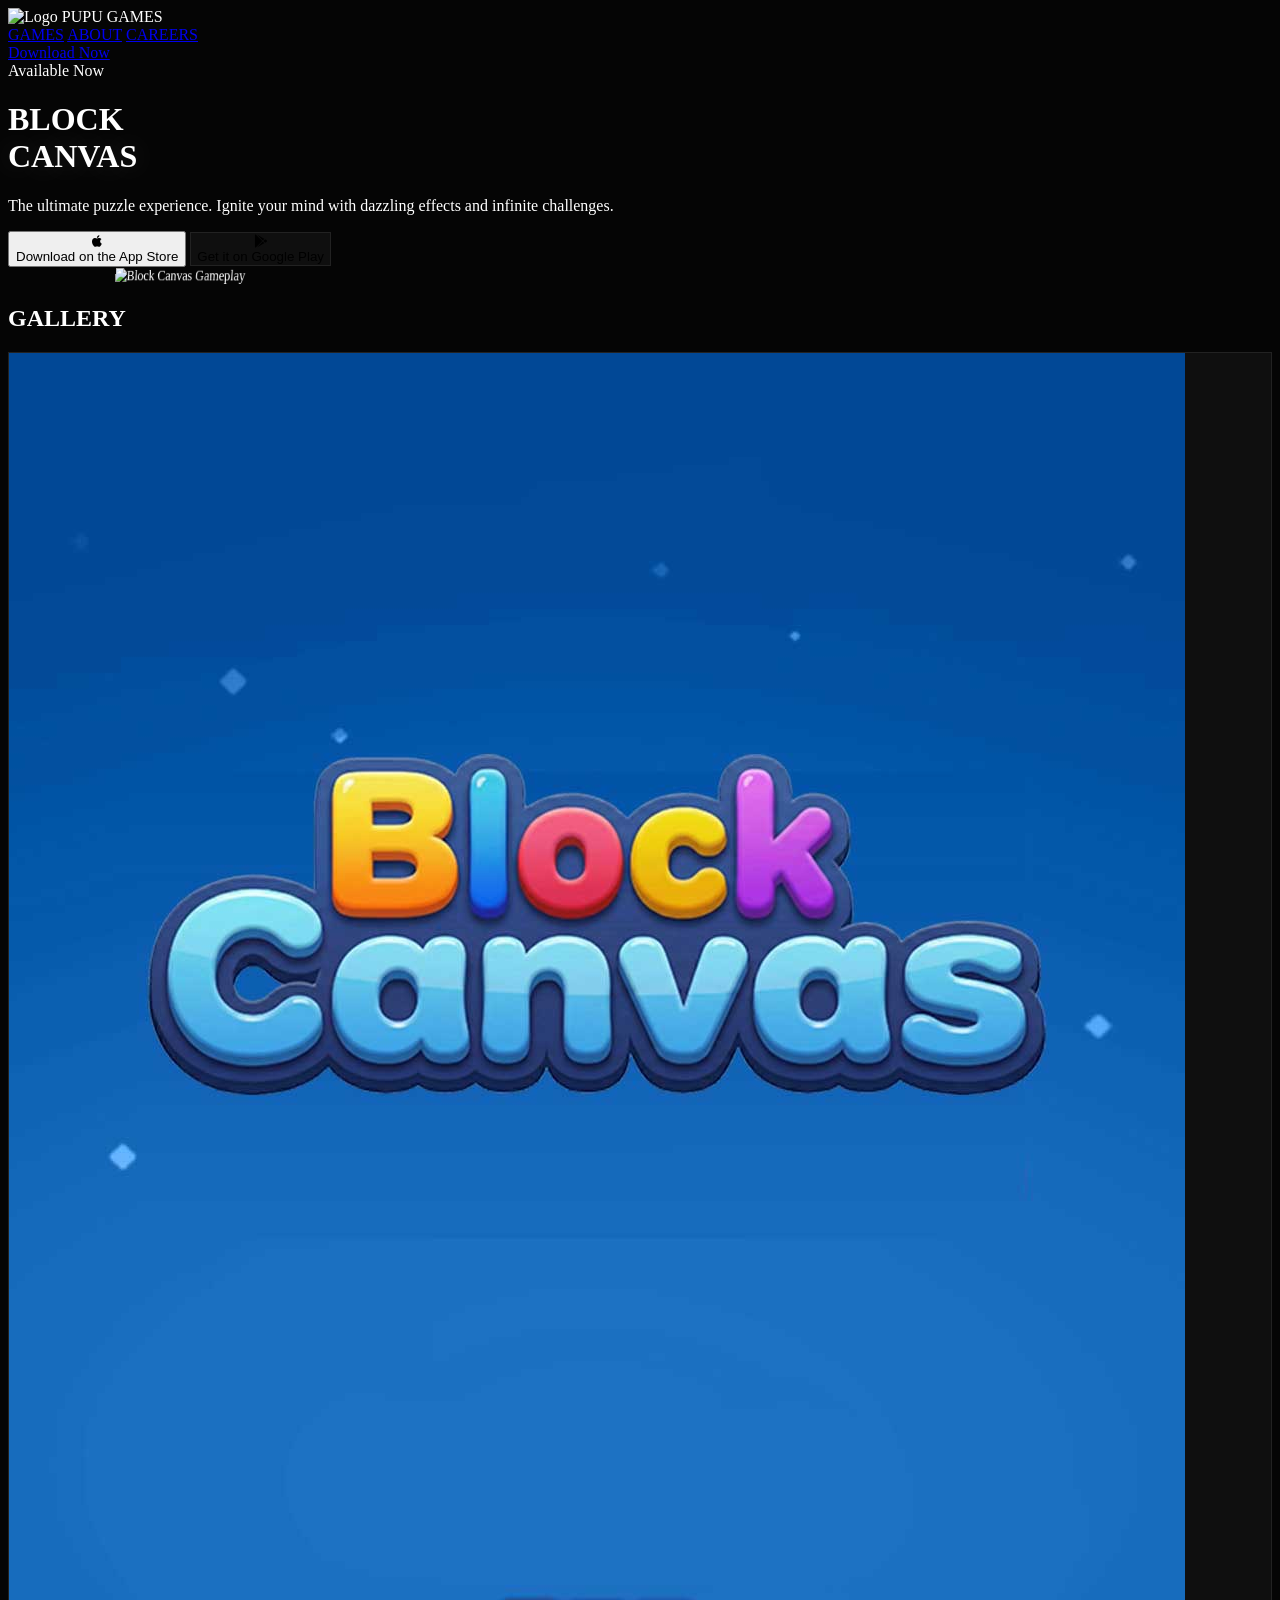
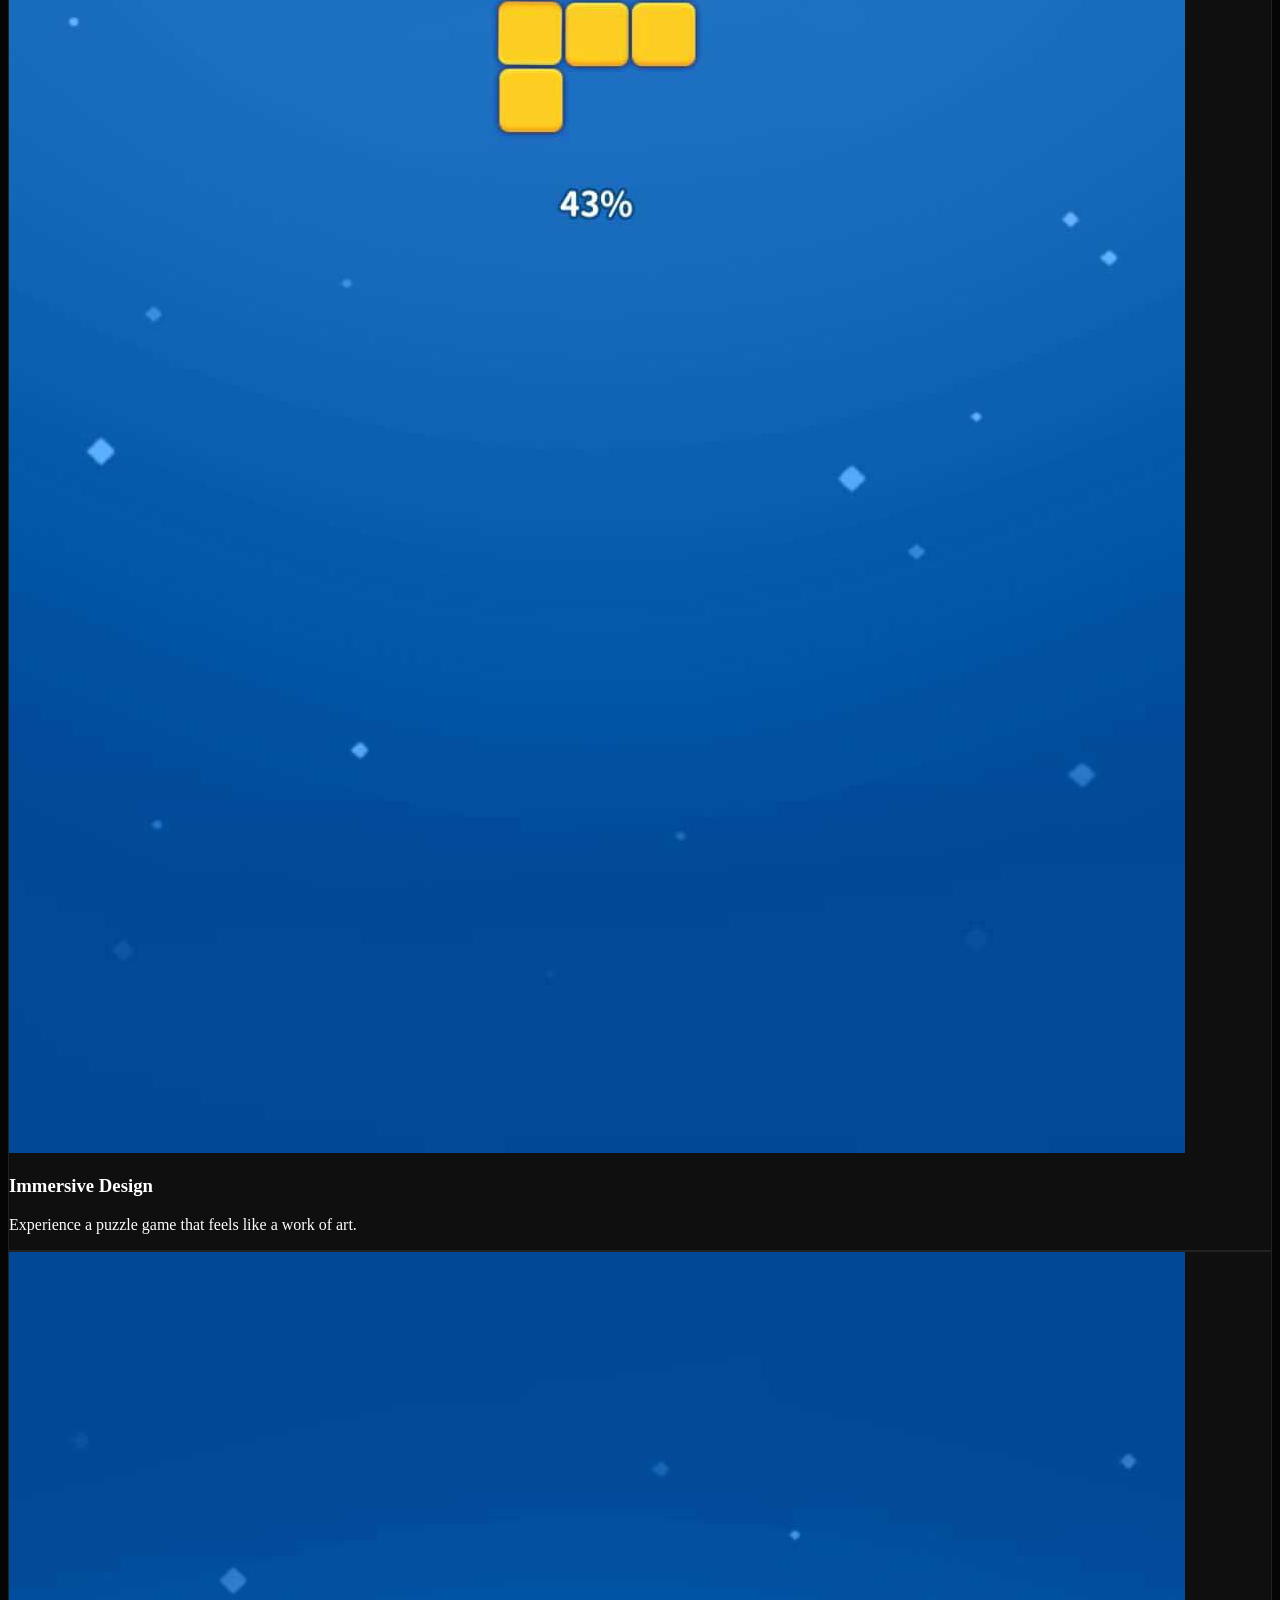
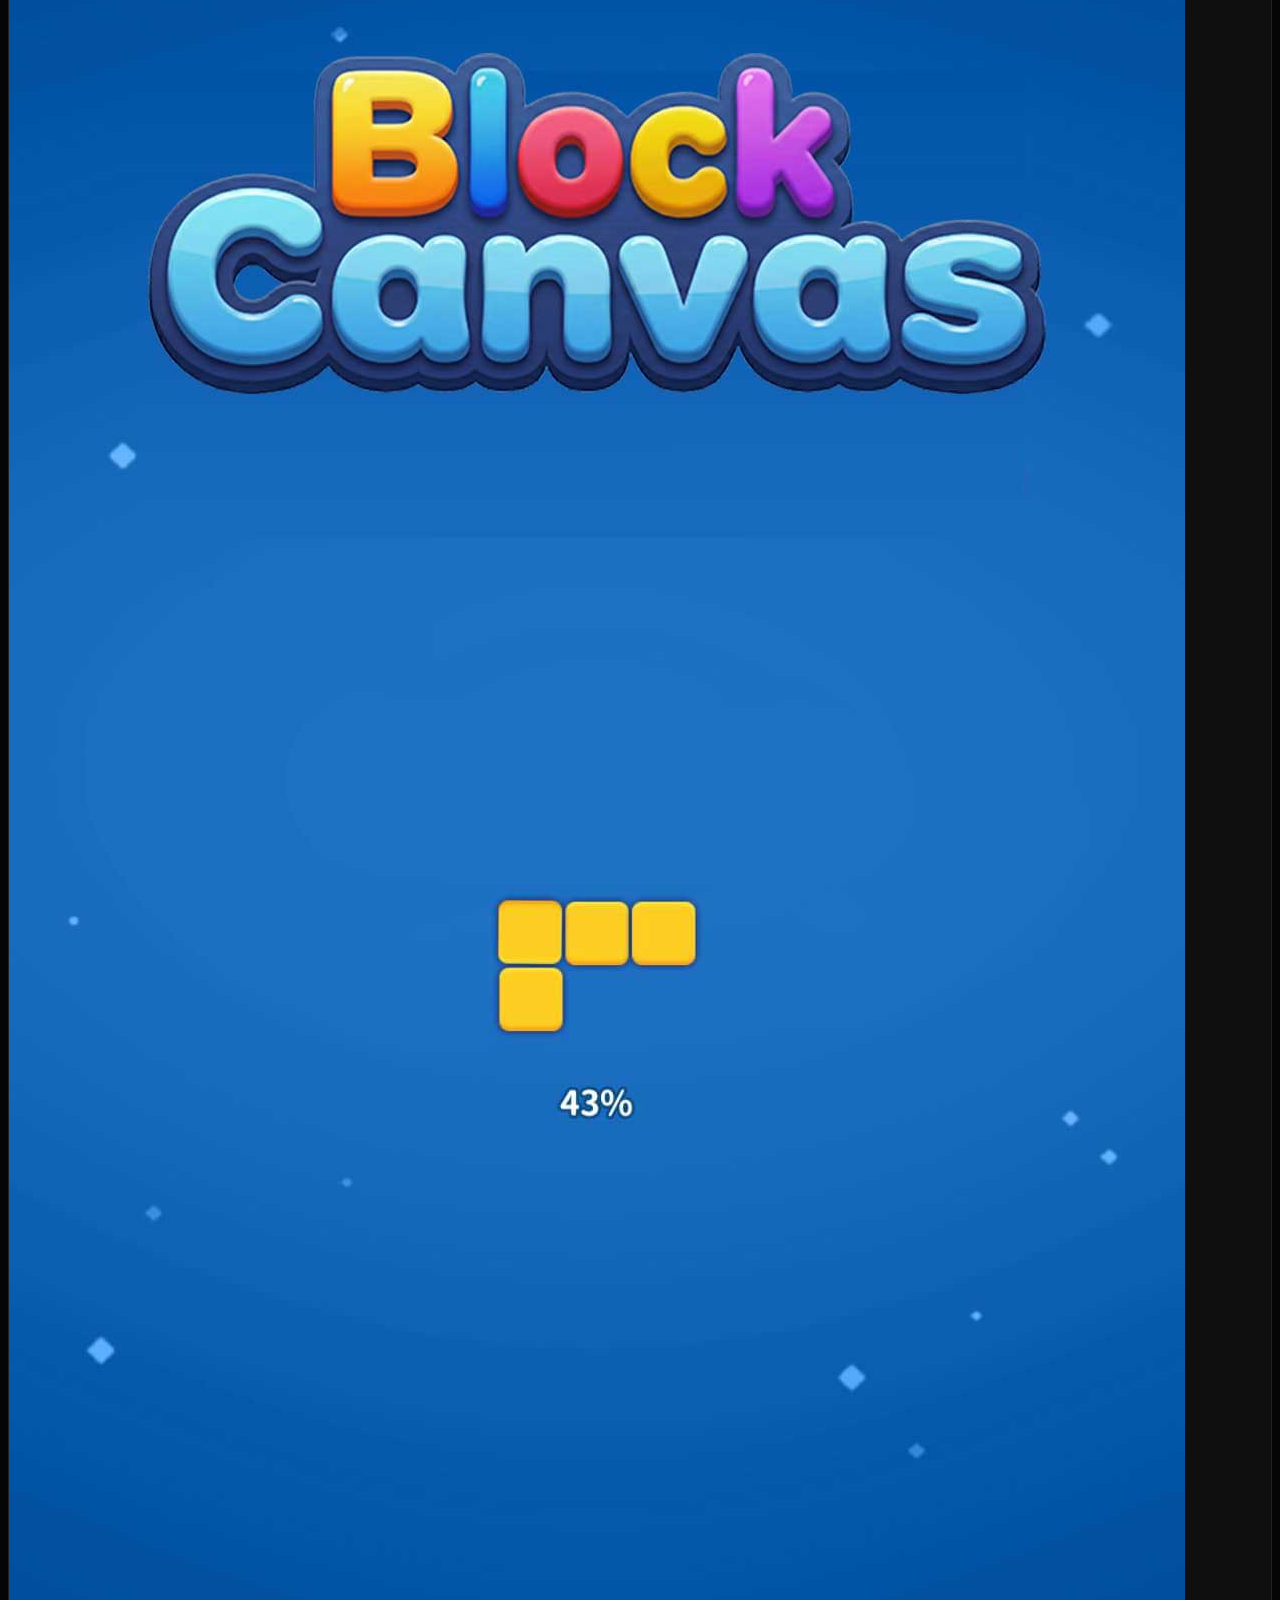
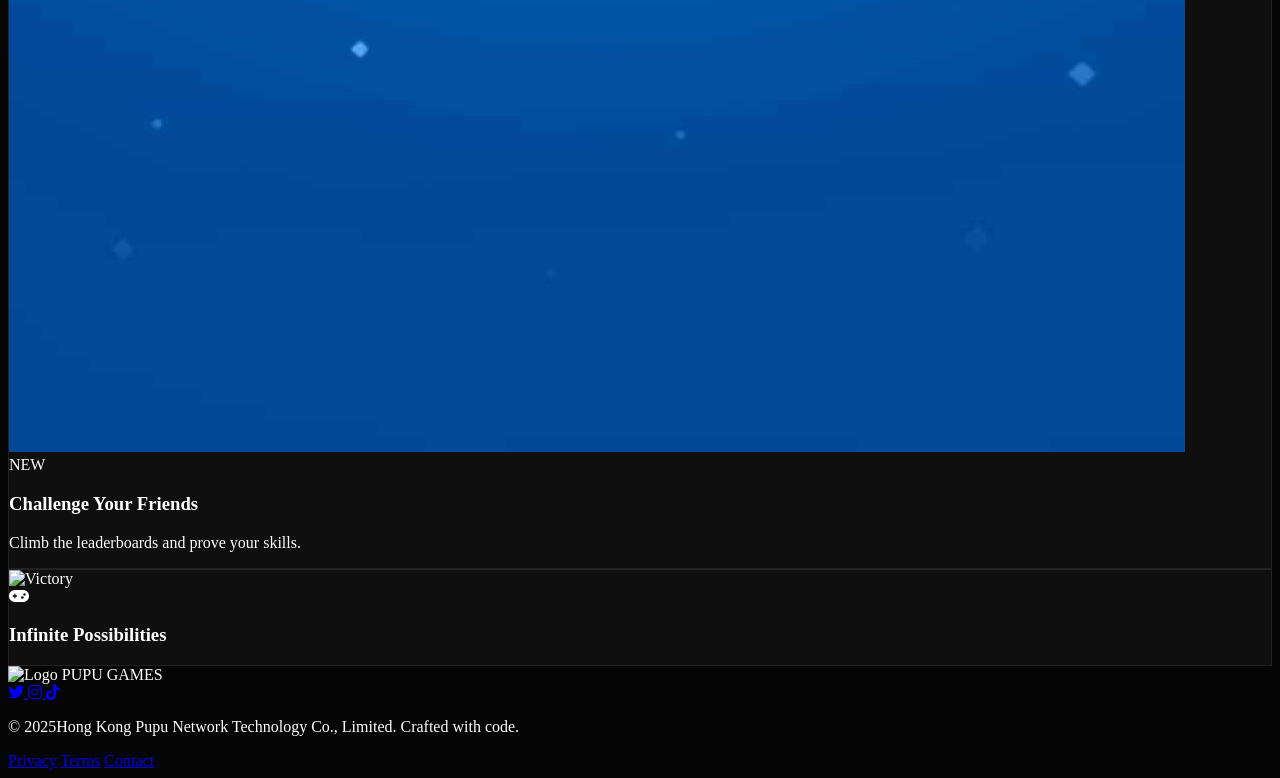
==== index.html @ 3b37f457 "Add files via upload" ====
<!DOCTYPE html>
<html lang="zh-CN" class="scroll-smooth">

<head>
    <meta charset="UTF-8">
    <meta name="viewport" content="width=device-width, initial-scale=1.0">
    <title>Block Canvas - Pupu Games</title>
    <script src="https://cdn.tailwindcss.com"></script>
    <link
        href="https://fonts.googleapis.com/css2?family=Inter:wght@400;600;900&family=Outfit:wght@500;700;900&display=swap"
        rel="stylesheet">
    <link rel="stylesheet" href="https://cdnjs.cloudflare.com/ajax/libs/font-awesome/6.4.0/css/all.min.css">

    <script>
        tailwind.config = {
            darkMode: 'class',
            theme: {
                extend: {
                    fontFamily: {
                        sans: ['Inter', 'sans-serif'],
                        display: ['Outfit', 'sans-serif'],
                    },
                    colors: {
                        pupu: {
                            bg: '#050505',      // Deepest Black
                            surface: '#121212', // Material Surface
                            accent: '#ffffff',  // Neutral White for clean look (let images pop)
                            primary: '#3b82f6', // Subtle Blue/Primary
                        }
                    },
                    backgroundImage: {
                        'hero-pattern': "url('assets/gameplay-1.jpg')", // Use game screenshot as hero
                    },
                    animation: {
                        'float': 'float 8s ease-in-out infinite',
                        'fade-in-up': 'fadeInUp 0.8s ease-out forwards',
                    },
                    keyframes: {
                        float: {
                            '0%, 100%': { transform: 'translateY(0)' },
                            '50%': { transform: 'translateY(-15px)' },
                        },
                        fadeInUp: {
                            '0%': { opacity: '0', transform: 'translateY(20px)' },
                            '100%': { opacity: '1', transform: 'translateY(0)' },
                        }
                    }
                }
            }
        }
    </script>
    <style>
        body {
            background-color: #050505;
            color: #ffffff;
        }

        /* Custom Scrollbar */
        ::-webkit-scrollbar {
            width: 8px;
        }

        ::-webkit-scrollbar-track {
            background: #050505;
        }

        ::-webkit-scrollbar-thumb {
            background: #333;
            border-radius: 4px;
        }

        ::-webkit-scrollbar-thumb:hover {
            background: #555;
        }

        .glass-card {
            background: rgba(20, 20, 20, 0.7);
            backdrop-filter: blur(20px);
            border: 1px solid rgba(255, 255, 255, 0.08);
        }

        .text-glow {
            text-shadow: 0 0 30px rgba(255, 255, 255, 0.2);
        }

        .hero-overlay {
            background: linear-gradient(to bottom, rgba(5, 5, 5, 0.7) 0%, rgba(5, 5, 5, 0.9) 60%, rgba(5, 5, 5, 1) 100%);
            backdrop-filter: blur(8px);
            /* Blur the bg screenshot */
        }
    </style>
</head>

<body class="font-sans antialiased selection:bg-white selection:text-black overflow-x-hidden">

    <!-- Navigation -->
    <nav class="fixed w-full z-50 top-0 transition-all duration-300 py-4" id="navbar">
        <div class="container mx-auto px-6 flex justify-between items-center">
            <div class="flex items-center gap-3">
                <!-- Using Game Icon as Logo for now -->
                <img src="assets/icon.png" class="w-10 h-10 rounded-xl shadow-lg border border-white/10" alt="Logo">
                <span class="font-display font-black text-xl tracking-wider text-white">PUPU GAMES</span>
            </div>

            <div class="hidden md:flex gap-8 items-center font-medium text-sm text-gray-400">
                <a href="#games" class="hover:text-white transition-colors">GAMES</a>
                <a href="#about" class="hover:text-white transition-colors">ABOUT</a>
                <a href="#careers" class="hover:text-white transition-colors">CAREERS</a>
            </div>

            <a href="#download"
                class="bg-white text-black font-bold px-6 py-2.5 rounded-full hover:scale-105 transition-transform text-sm hidden sm:block">
                Download Now
            </a>
        </div>
    </nav>

    <!-- Hero Section -->
    <header
        class="relative min-h-[90vh] flex items-center justify-center bg-hero-pattern bg-cover bg-center bg-no-repeat overflow-hidden">
        <div class="absolute inset-0 hero-overlay z-0"></div>

        <div class="container mx-auto px-6 relative z-10 grid md:grid-cols-2 gap-12 items-center pt-20">
            <div class="text-left animate-fade-in-up">
                <div
                    class="inline-flex items-center gap-2 px-3 py-1 rounded-full bg-white/5 border border-white/10 backdrop-blur-md mb-6">
                    <span class="w-1.5 h-1.5 rounded-full bg-white animate-pulse"></span>
                    <span class="text-xs font-bold tracking-widest uppercase text-white/80">Available Now</span>
                </div>

                <h1 class="text-6xl md:text-8xl font-display font-black leading-tight mb-6">
                    BLOCK<br>
                    <span
                        class="text-transparent bg-clip-text bg-gradient-to-r from-white to-gray-400 text-glow">CANVAS</span>
                </h1>

                <p class="text-xl text-gray-400 max-w-lg mb-10 leading-relaxed">
                    The ultimate puzzle experience. Ignite your mind with dazzling effects and infinite challenges.
                </p>

                <div class="flex flex-wrap gap-4">
                    <button
                        class="flex items-center gap-3 bg-white text-black px-8 py-4 rounded-2xl font-bold hover:bg-gray-200 transition hover:-translate-y-1 shadow-xl shadow-white/5">
                        <i class="fa-brands fa-apple text-2xl"></i>
                        <div class="text-left leading-none">
                            <span class="block text-xs font-medium mb-1 opacity-70">Download on the</span>
                            <span class="block text-lg">App Store</span>
                        </div>
                    </button>

                    <button
                        class="flex items-center gap-3 glass-card text-white px-8 py-4 rounded-2xl font-bold hover:bg-white/10 transition hover:-translate-y-1">
                        <i class="fa-brands fa-google-play text-2xl text-white/80"></i>
                        <div class="text-left leading-none">
                            <span class="block text-xs font-medium mb-1 opacity-70">Get it on</span>
                            <span class="block text-lg">Google Play</span>
                        </div>
                    </button>
                </div>
            </div>

            <!-- Hero Phone Showcase -->
            <div class="relative hidden md:block" style="perspective: 1000px;">
                <div class="relative z-10 w-[320px] mx-auto animate-float"
                    style="transform: rotateY(-15deg) rotateX(5deg);">
                    <div class="absolute inset-0 bg-pupu-accent blur-[100px] opacity-20 rounded-full"></div>
                    <img src="assets/gameplay-2.jpg" alt="Block Canvas Gameplay"
                        class="relative rounded-[2.5rem] border-[8px] border-black shadow-2xl">
                </div>
            </div>
        </div>
    </header>

    <!-- Gallery / Features Section -->
    <section id="games" class="py-24 relative overflow-hidden bg-pupu-bg">
        <div class="container mx-auto px-6">
            <div class="flex justify-between items-end mb-16">
                <div>
                    <h2 class="text-4xl md:text-5xl font-display font-black mb-4 text-white">GALLERY</h2>
                    <div class="w-20 h-1 bg-white/20 rounded-full"></div>
                </div>
            </div>

            <!-- Bento Grid Style Gallery -->
            <div class="grid grid-cols-1 md:grid-cols-12 gap-6 h-auto md:h-[600px]">

                <!-- Large Item -->
                <div
                    class="md:col-span-7 group relative rounded-3xl overflow-hidden glass-card cursor-pointer border-0">
                    <img src="assets/gameplay-1.jpg" alt="Atmosphere"
                        class="absolute inset-0 w-full h-full object-cover transition duration-700 group-hover:scale-105 opacity-80">
                    <div class="absolute inset-0 bg-gradient-to-t from-black/90 via-transparent to-transparent"></div>
                    <div class="absolute bottom-0 left-0 p-8 md:p-12">
                        <h3 class="text-3xl font-bold font-display mb-2 group-hover:text-white transition-colors">
                            Immersive Design</h3>
                        <p class="text-gray-400 max-w-md">Experience a puzzle game that feels like a work of art.</p>
                    </div>
                </div>

                <!-- Tall Item -->
                <div
                    class="md:col-span-5 md:row-span-2 group relative rounded-3xl overflow-hidden glass-card cursor-pointer border-0">
                    <img src="assets/gameplay-1.jpg" alt="Combos"
                        class="absolute inset-0 w-full h-full object-cover transition duration-700 group-hover:scale-105">
                    <div class="absolute inset-0 bg-gradient-to-t from-black/90 via-transparent to-transparent"></div>
                    <div class="absolute bottom-0 left-0 p-8">
                        <div class="bg-white text-black text-xs font-bold px-3 py-1 rounded-full inline-block mb-3">NEW
                        </div>
                        <h3 class="text-3xl font-bold font-display mb-2">Challenge Your Friends</h3>
                        <p class="text-gray-400">Climb the leaderboards and prove your skills.</p>
                    </div>
                </div>

                <!-- Wide Item -->
                <div
                    class="md:col-span-7 group relative rounded-3xl overflow-hidden glass-card cursor-pointer border-0">
                    <div class="absolute inset-0 bg-gradient-to-r from-gray-900 to-black"></div>
                    <img src="assets/gameplay-3.jpg" alt="Victory"
                        class="absolute inset-0 w-full h-full object-cover opacity-60 transition duration-700 group-hover:scale-105">
                    <div class="absolute inset-0 flex items-center justify-center">
                        <div class="text-center">
                            <i
                                class="fa-solid fa-gamepad text-5xl text-white/20 mb-4 group-hover:text-white/80 transition-colors"></i>
                            <h3 class="text-2xl font-bold font-display px-4">Infinite Possibilities</h3>
                        </div>
                    </div>
                </div>
            </div>
        </div>
    </section>

    <!-- Footer -->
    <footer class="bg-[#050505] pt-20 pb-10 border-t border-white/5">
        <div class="container mx-auto px-6">
            <div class="flex flex-col md:flex-row justify-between items-center mb-16">
                <div class="flex items-center gap-3 mb-6 md:mb-0">
                    <img src="assets/icon.png" class="w-12 h-12 rounded-xl" alt="Logo">
                    <span class="font-display font-black text-2xl tracking-wider text-white">PUPU GAMES</span>
                </div>

                <div class="flex gap-6">
                    <a href="#"
                        class="w-10 h-10 rounded-full bg-white/5 flex items-center justify-center hover:bg-white hover:text-black transition-all">
                        <i class="fa-brands fa-twitter"></i>
                    </a>
                    <a href="#"
                        class="w-10 h-10 rounded-full bg-white/5 flex items-center justify-center hover:bg-white hover:text-black transition-all">
                        <i class="fa-brands fa-instagram"></i>
                    </a>
                    <a href="#"
                        class="w-10 h-10 rounded-full bg-white/5 flex items-center justify-center hover:bg-white hover:text-black transition-all">
                        <i class="fa-brands fa-tiktok"></i>
                    </a>
                </div>
            </div>

            <div
                class="border-t border-white/5 pt-8 flex flex-col md:flex-row justify-between items-center text-gray-500 text-sm">
                <p>&copy; 2025Hong Kong Pupu Network Technology Co., Limited. Crafted with code.</p>
                <div class="flex gap-6 mt-4 md:mt-0">
                    <a href="privacy.html" class="hover:text-white transition">Privacy</a>
                    <a href="terms.html" class="hover:text-white transition">Terms</a>
                    <a href="mailto:support@pupuhk.com" class="hover:text-white transition">Contact</a>
                </div>
            </div>
        </div>
    </footer>

    <script>
        // Simple scroll effect for navbar
        window.addEventListener('scroll', () => {
            const nav = document.getElementById('navbar');
            if (window.scrollY > 50) {
                nav.classList.add('bg-pupu-bg/80', 'backdrop-blur-md', 'shadow-lg');
            } else {
                nav.classList.remove('bg-pupu-bg/80', 'backdrop-blur-md', 'shadow-lg');
            }
        });
    </script>
</body>

</html>
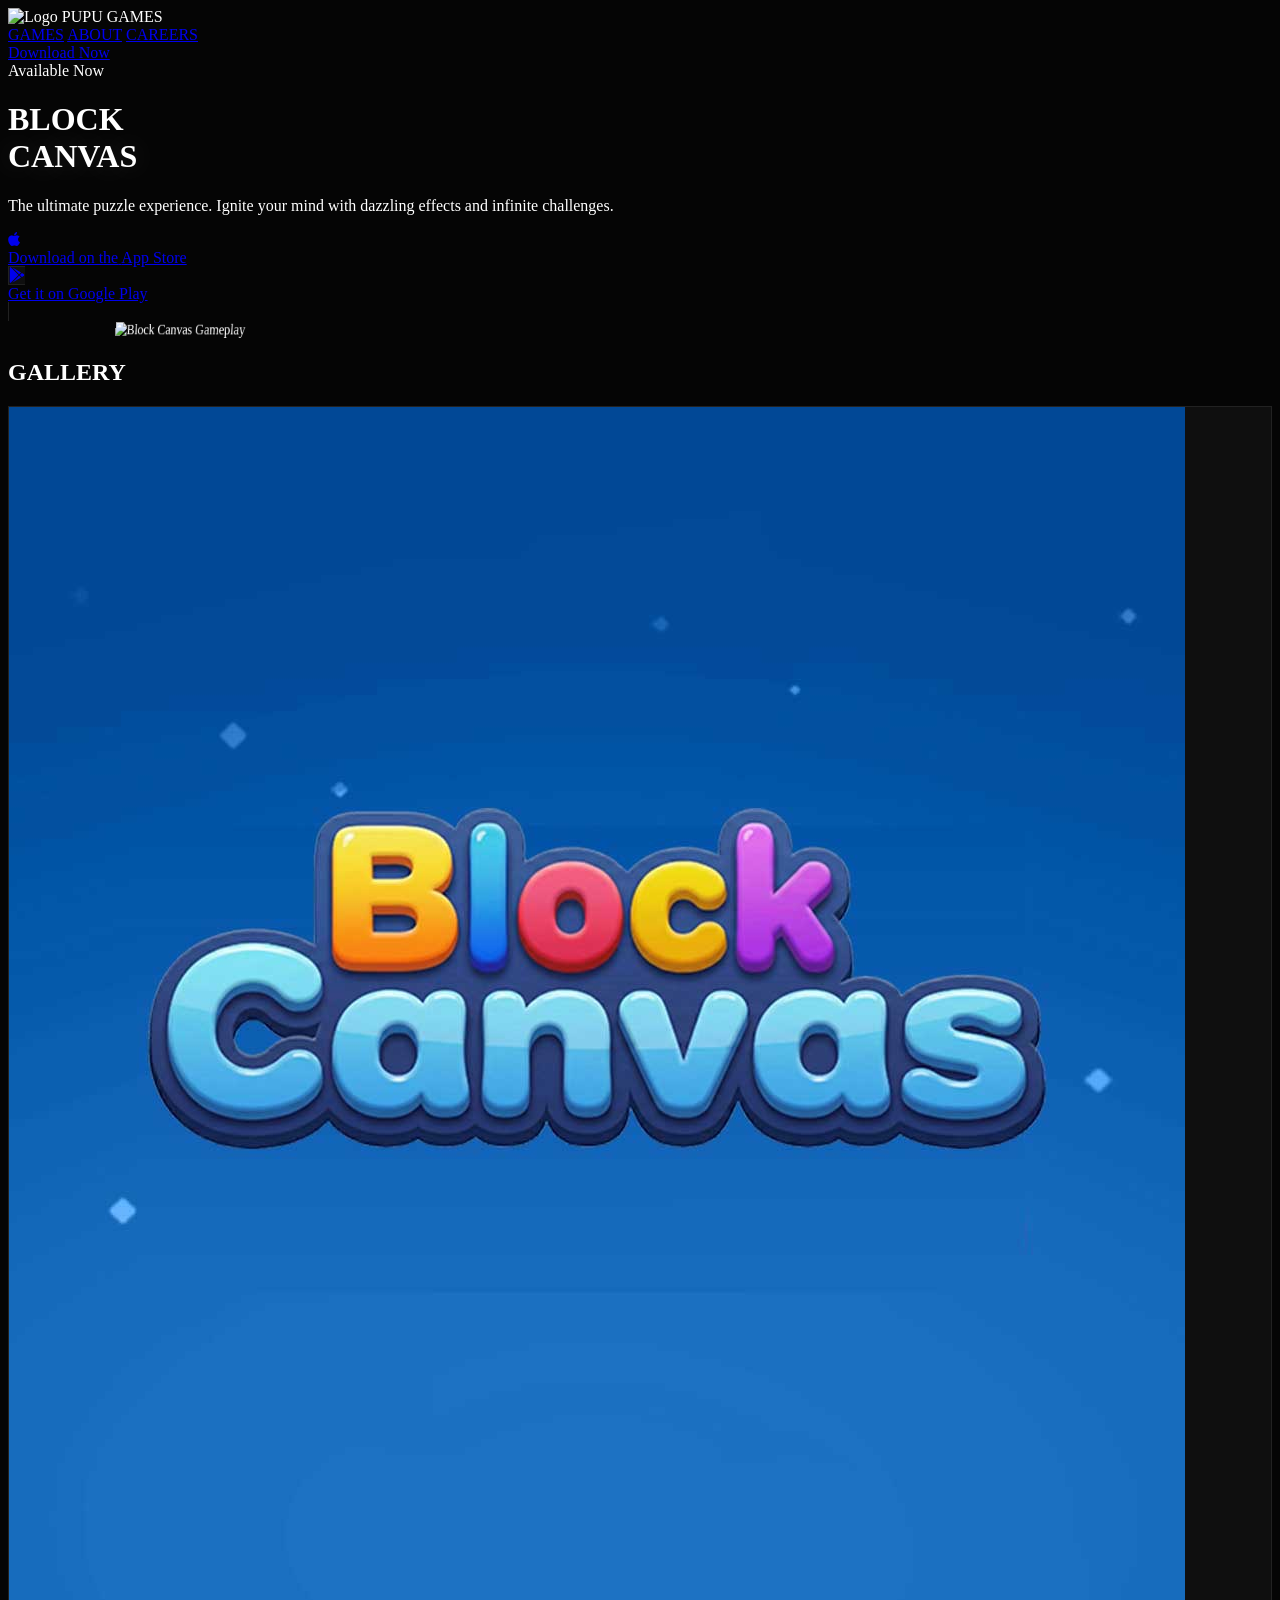
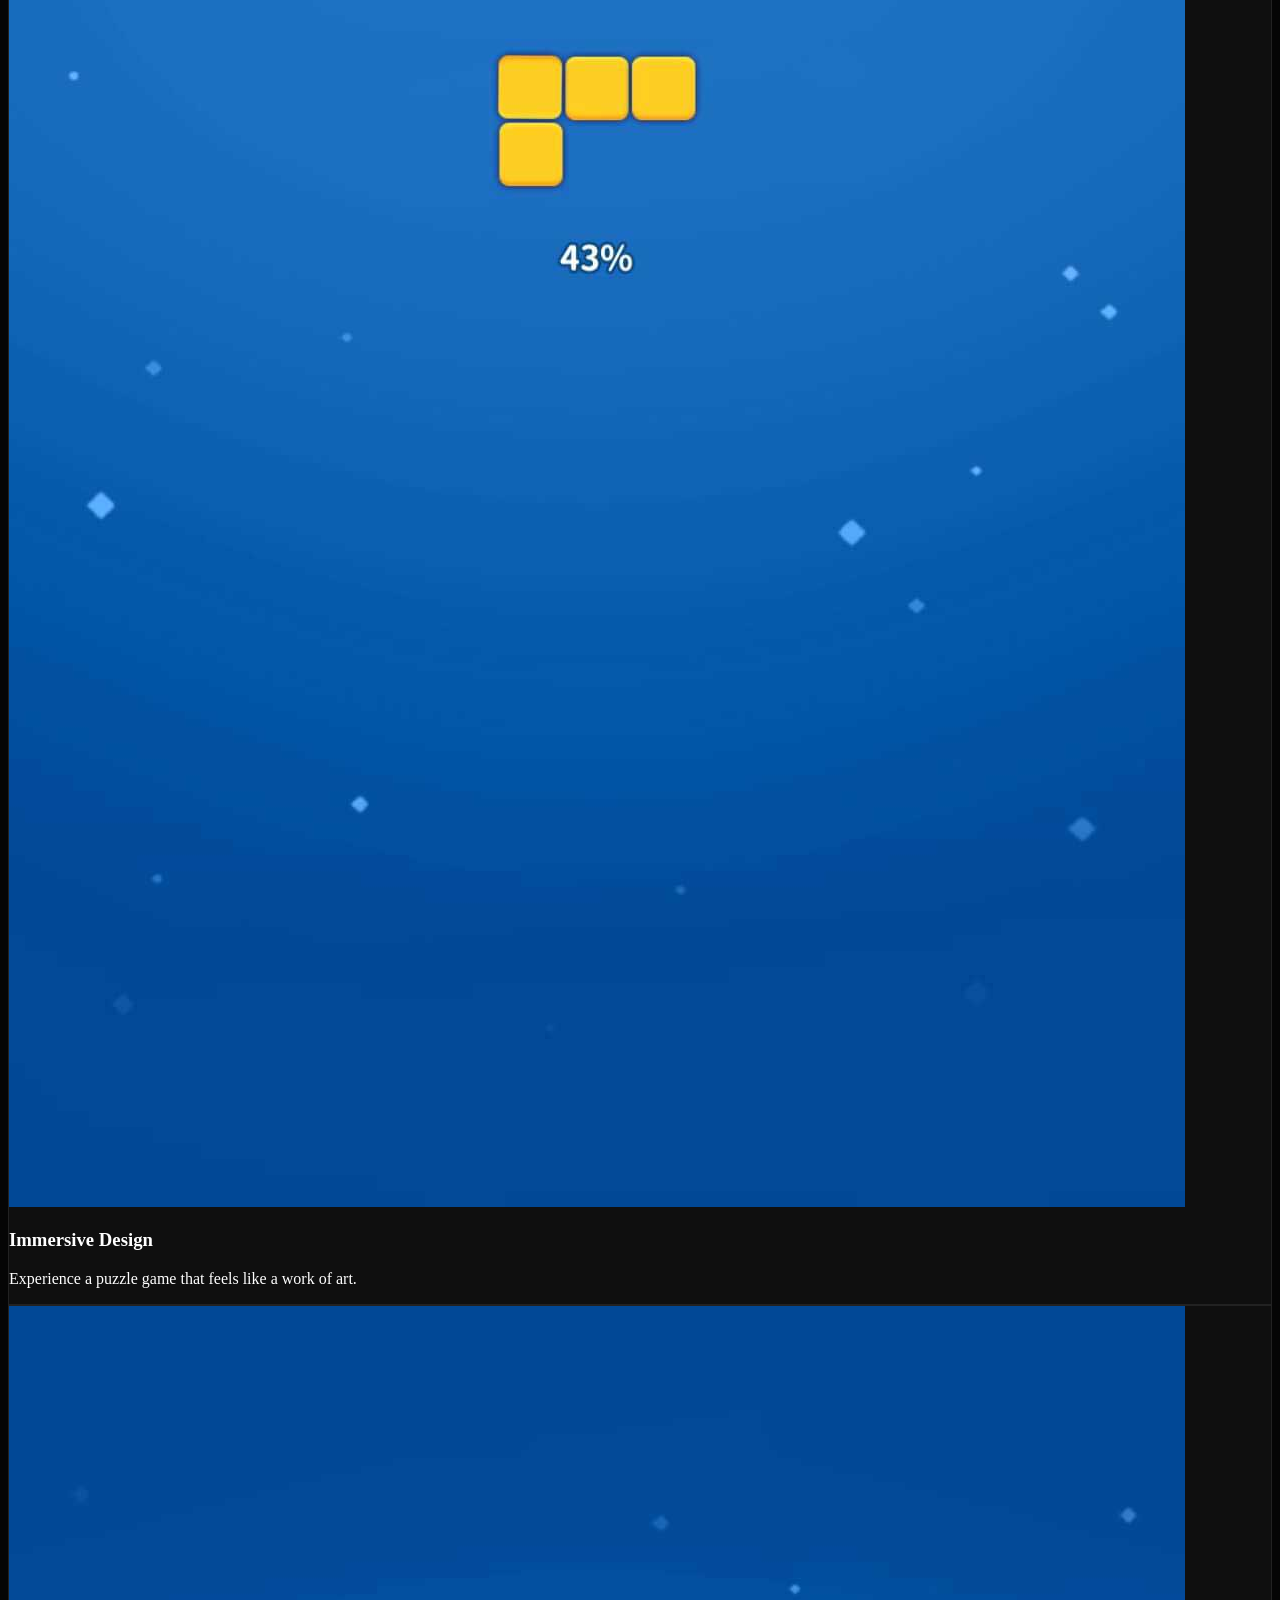
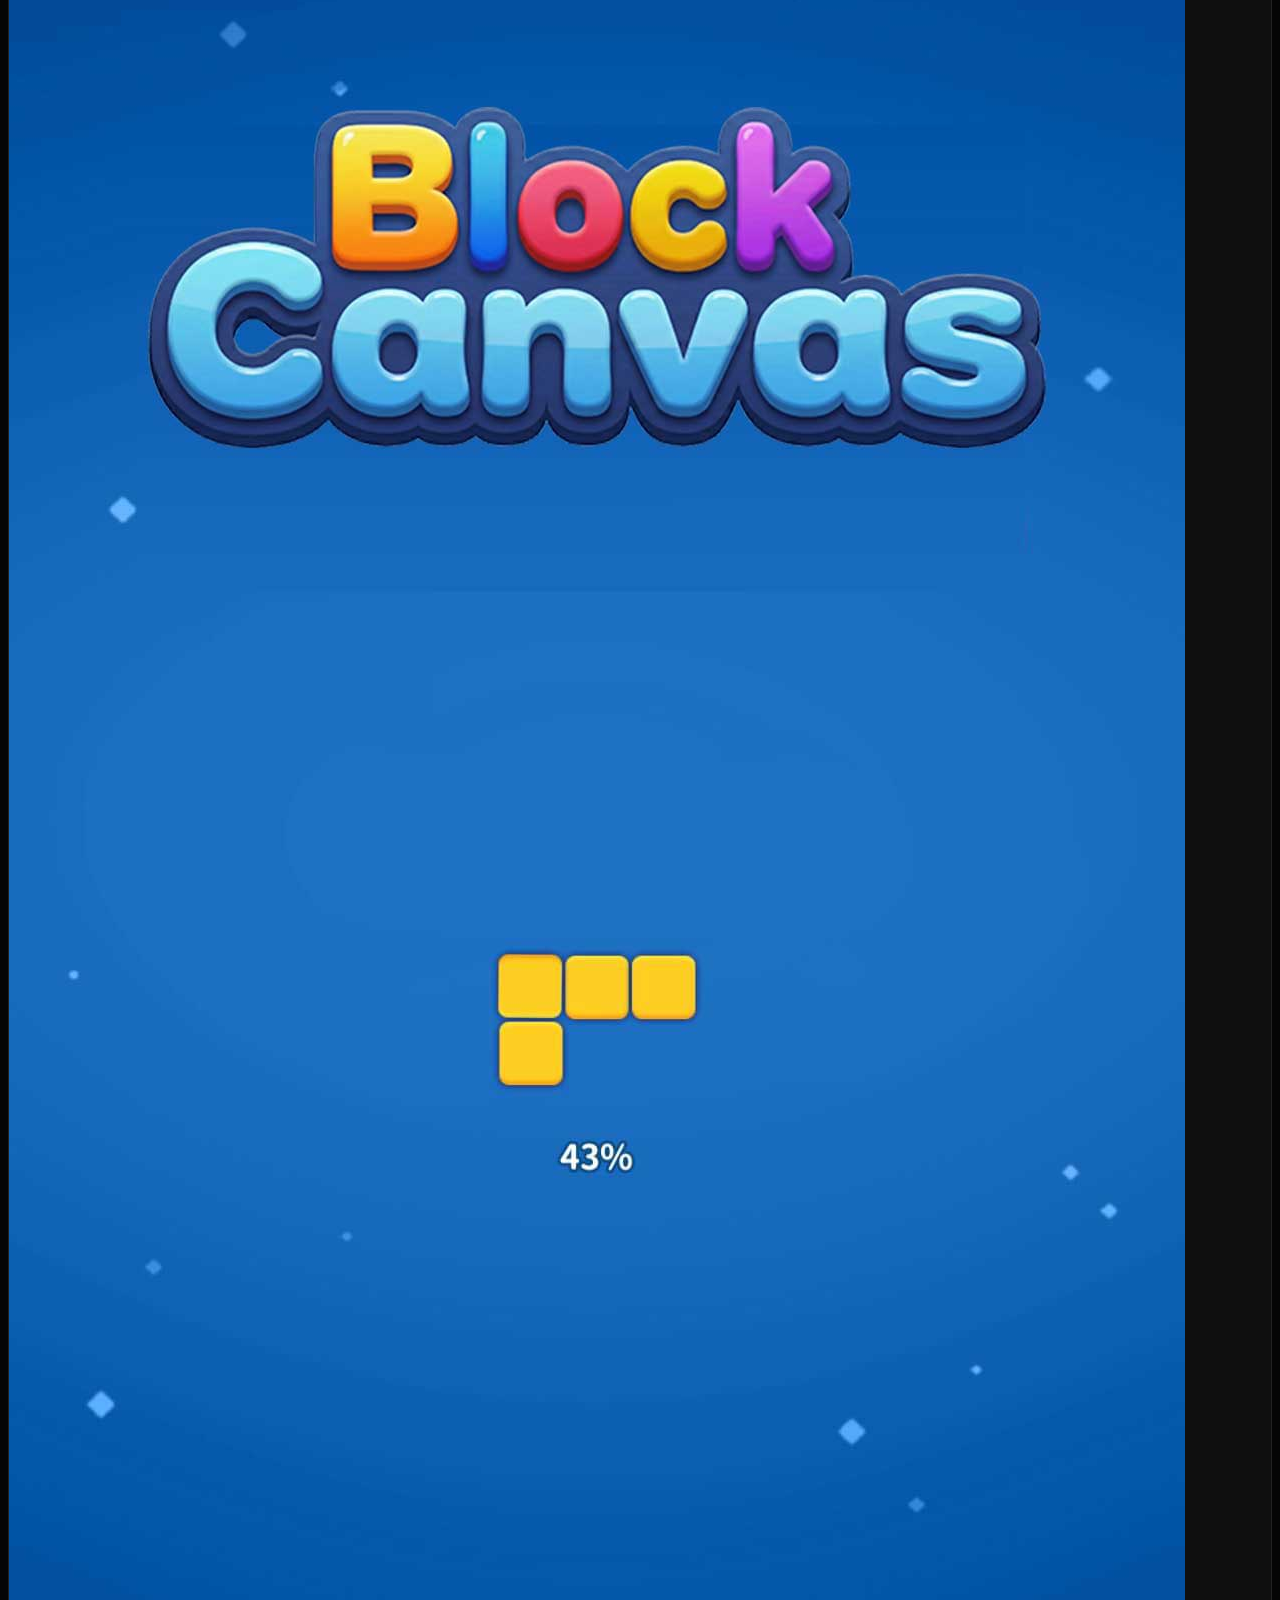
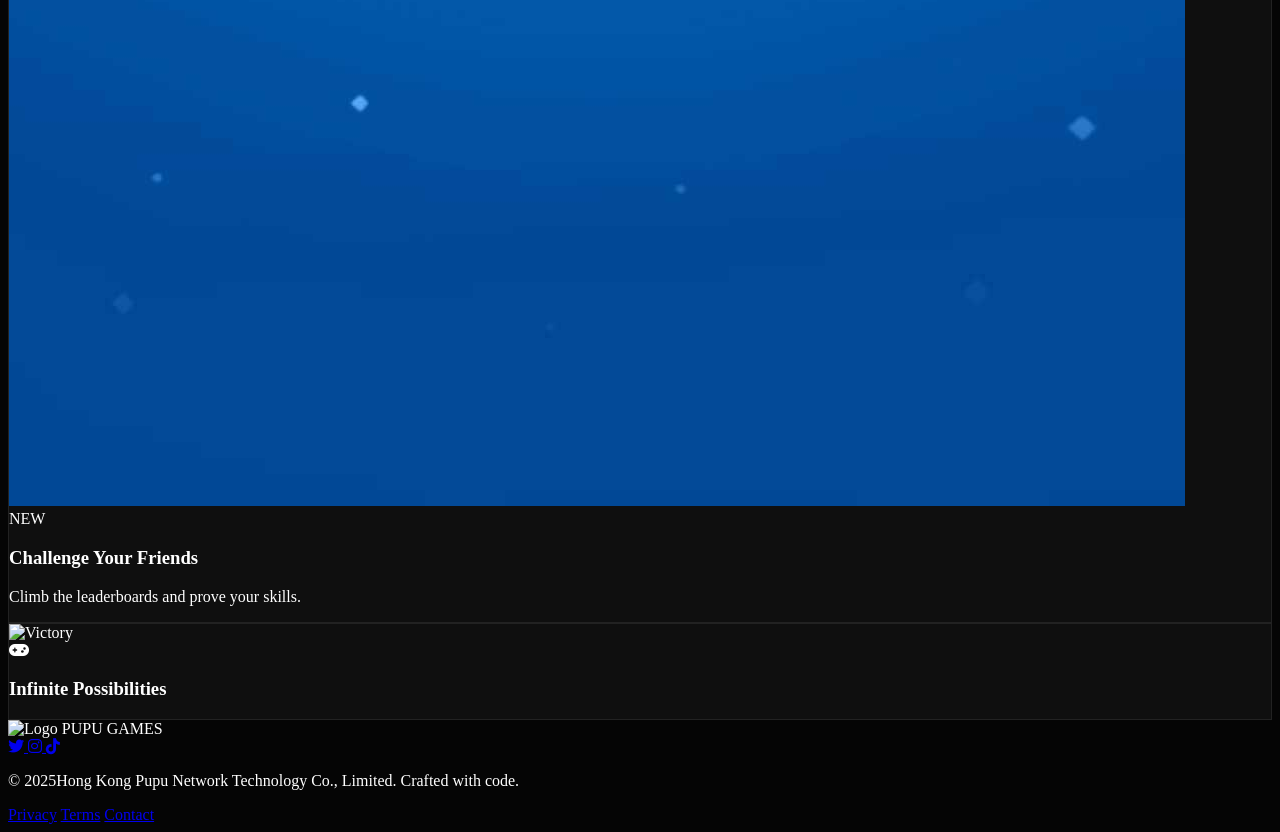
==== commit a87ced90: "fix" ====
--- a/index.html
+++ b/index.html
@@ -4,6 +4,7 @@
 <head>
     <meta charset="UTF-8">
     <meta name="viewport" content="width=device-width, initial-scale=1.0">
+    <meta name="facebook-domain-verification" content="x1aavlv1lq1lti3hdmkz5a0hzwo823" />
     <title>Block Canvas - Pupu Games</title>
     <script src="https://cdn.tailwindcss.com"></script>
     <link
@@ -139,23 +140,23 @@
                 </p>
 
                 <div class="flex flex-wrap gap-4">
-                    <button
+                    <a href="https://apps.apple.com/us/app/block-canvas-pixel-art-puzzle/id6756554734" target="_blank"
                         class="flex items-center gap-3 bg-white text-black px-8 py-4 rounded-2xl font-bold hover:bg-gray-200 transition hover:-translate-y-1 shadow-xl shadow-white/5">
                         <i class="fa-brands fa-apple text-2xl"></i>
                         <div class="text-left leading-none">
                             <span class="block text-xs font-medium mb-1 opacity-70">Download on the</span>
                             <span class="block text-lg">App Store</span>
                         </div>
-                    </button>
-
-                    <button
+                    </a>
+
+                    <a href="https://play.google.com/store/apps/details?id=com.pupuhk.block" target="_blank"
                         class="flex items-center gap-3 glass-card text-white px-8 py-4 rounded-2xl font-bold hover:bg-white/10 transition hover:-translate-y-1">
                         <i class="fa-brands fa-google-play text-2xl text-white/80"></i>
                         <div class="text-left leading-none">
                             <span class="block text-xs font-medium mb-1 opacity-70">Get it on</span>
                             <span class="block text-lg">Google Play</span>
                         </div>
-                    </button>
+                    </a>
                 </div>
             </div>
 
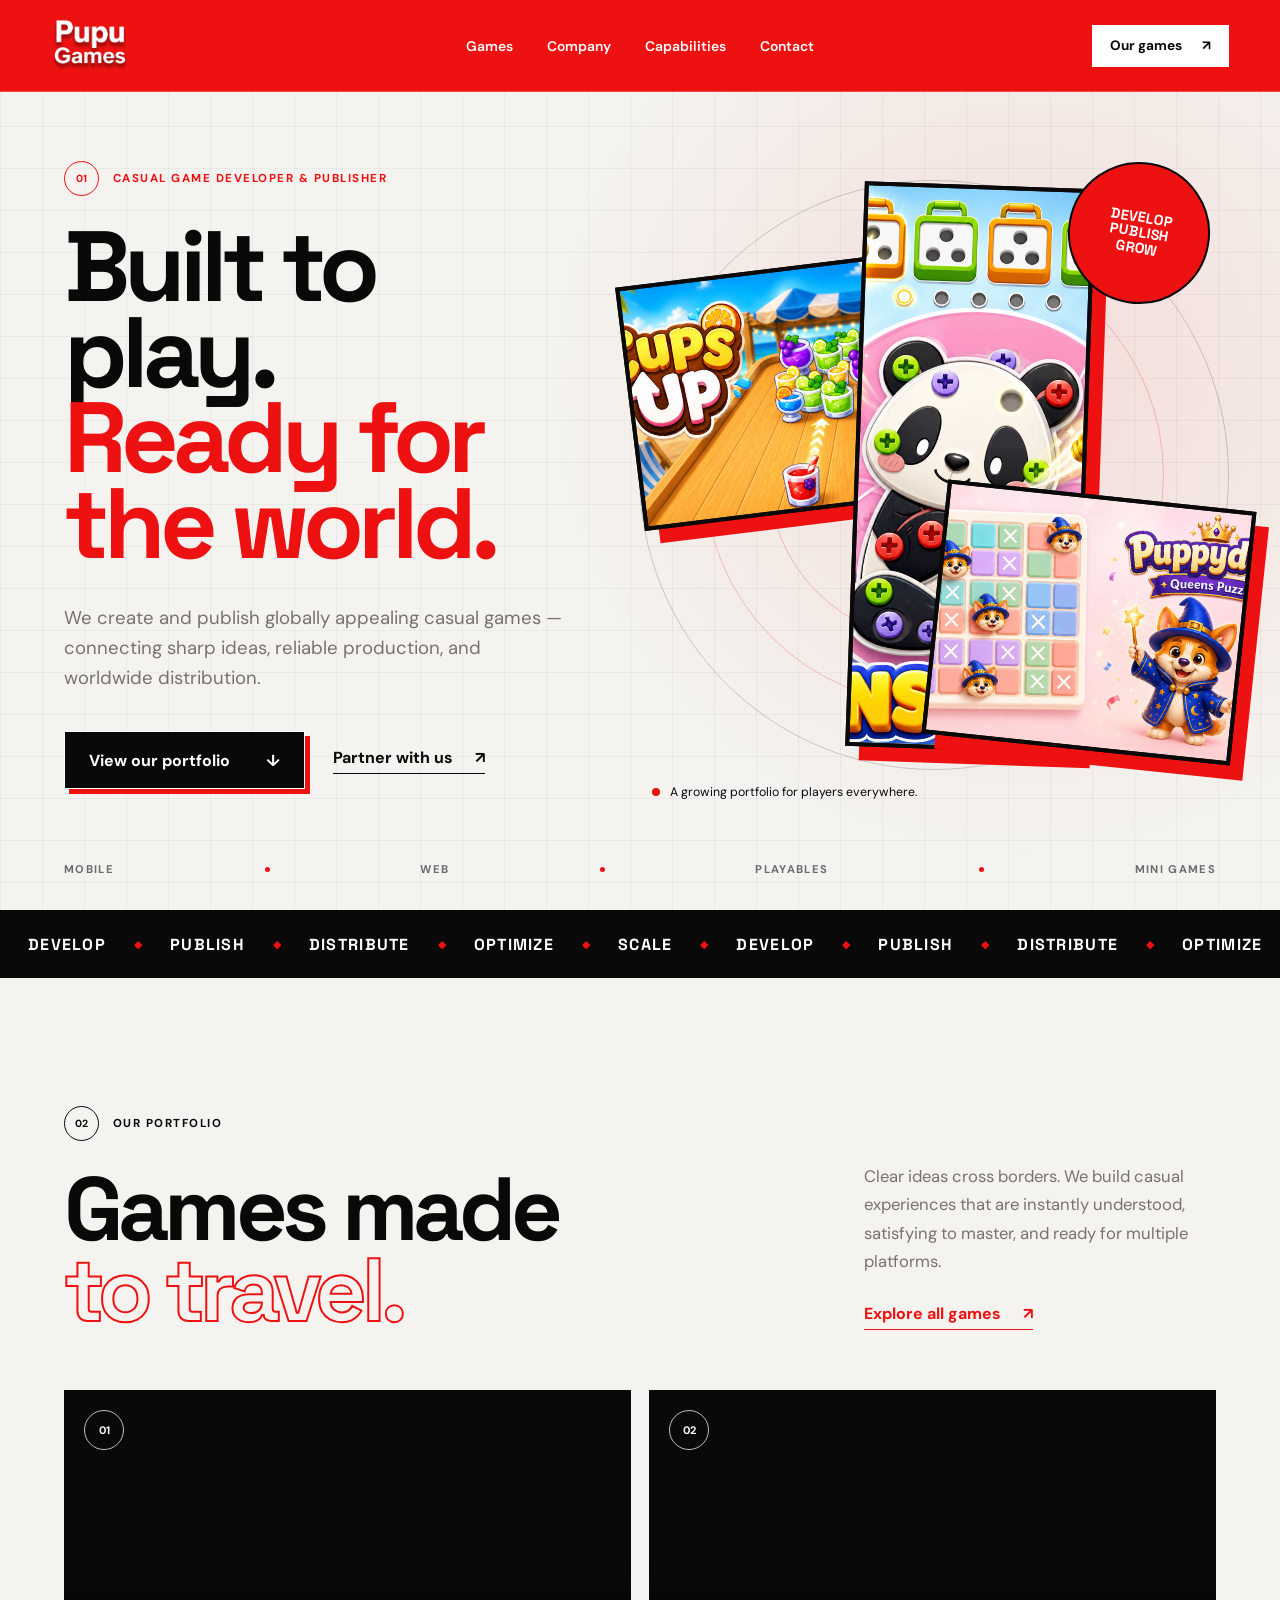
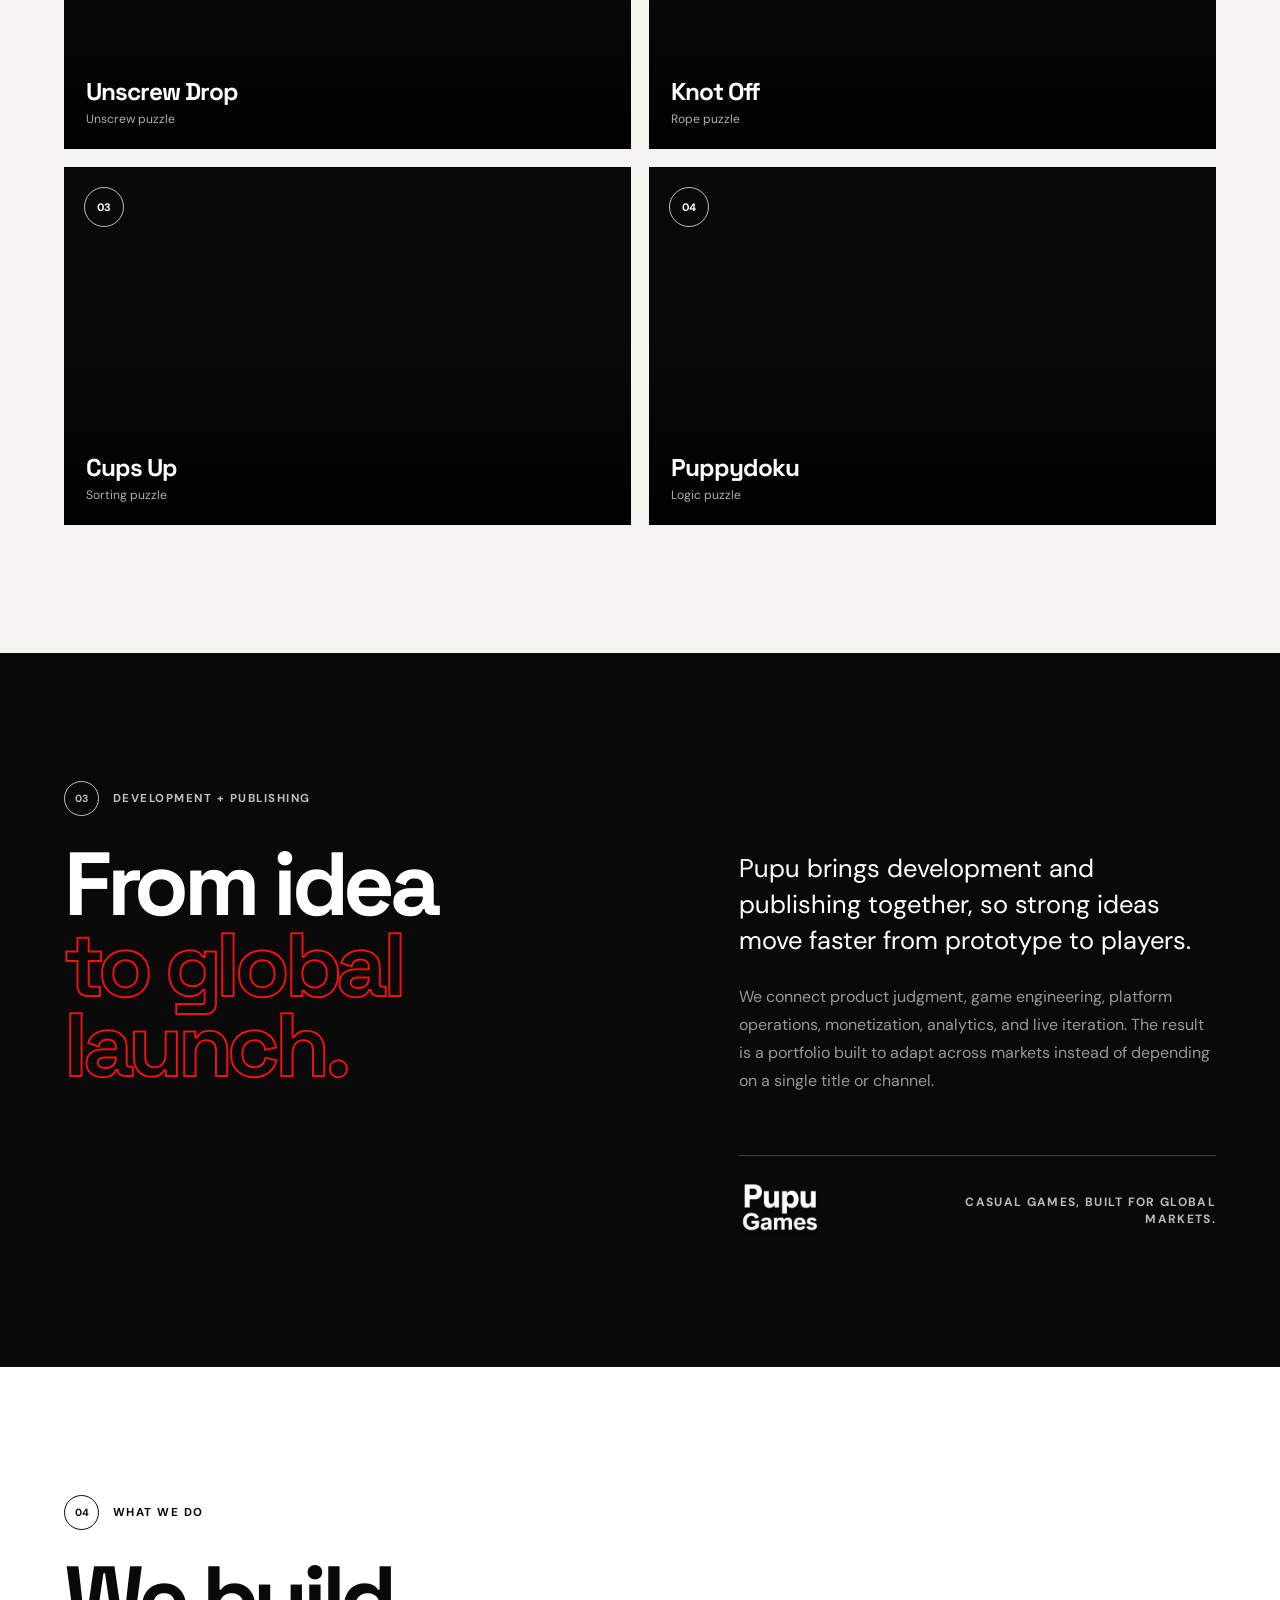
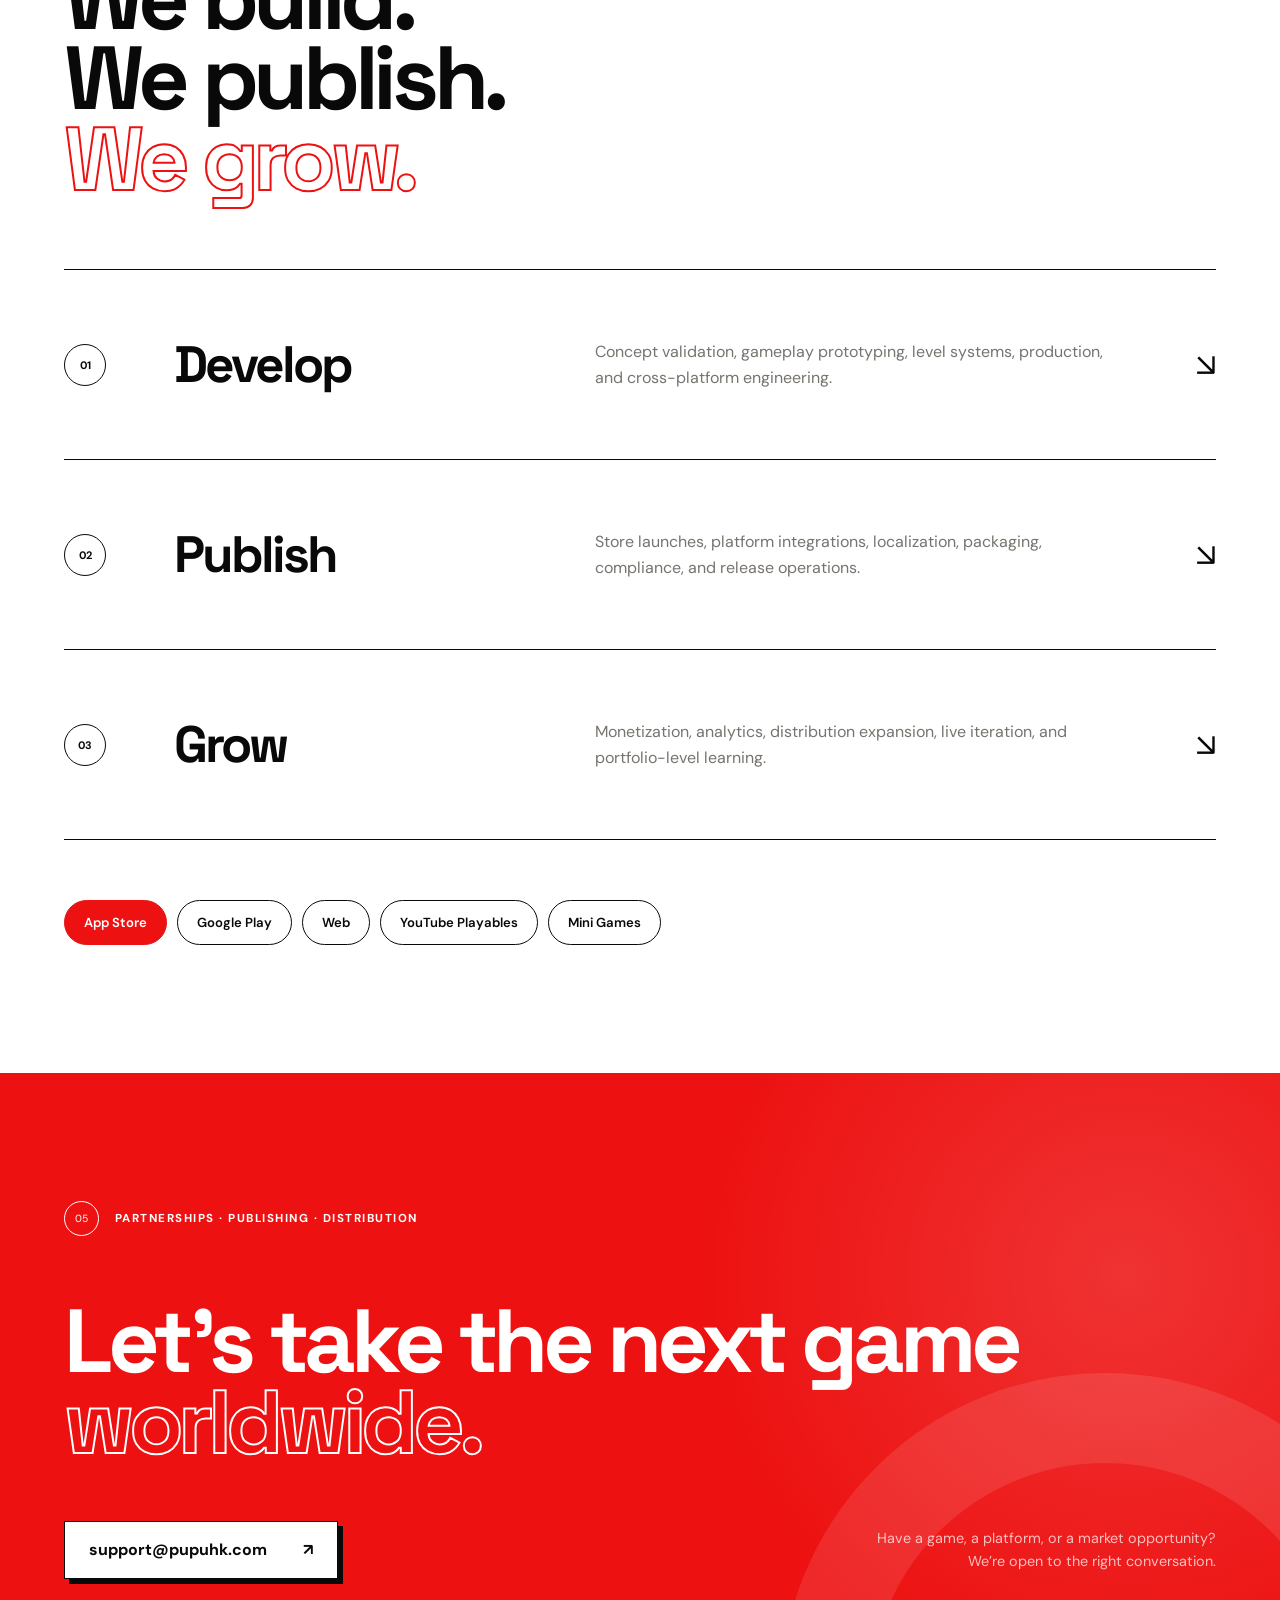
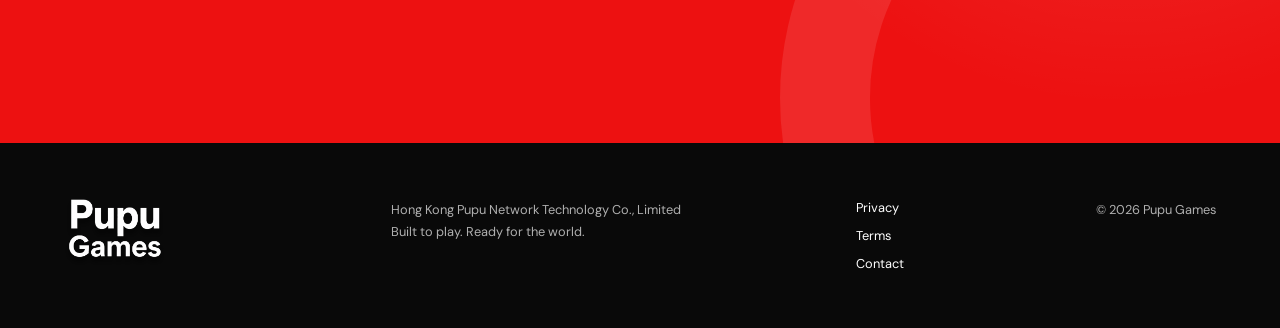
==== commit 73c5f40f: "新版网站" ====
--- a/index.html
+++ b/index.html
@@ -1,283 +1,327 @@
 <!DOCTYPE html>
-<html lang="zh-CN" class="scroll-smooth">
-
+<html lang="en">
 <head>
     <meta charset="UTF-8">
     <meta name="viewport" content="width=device-width, initial-scale=1.0">
-    <meta name="facebook-domain-verification" content="x1aavlv1lq1lti3hdmkz5a0hzwo823" />
-    <title>Block Canvas - Pupu Games</title>
-    <script src="https://cdn.tailwindcss.com"></script>
-    <link
-        href="https://fonts.googleapis.com/css2?family=Inter:wght@400;600;900&family=Outfit:wght@500;700;900&display=swap"
-        rel="stylesheet">
-    <link rel="stylesheet" href="https://cdnjs.cloudflare.com/ajax/libs/font-awesome/6.4.0/css/all.min.css">
-
-    <script>
-        tailwind.config = {
-            darkMode: 'class',
-            theme: {
-                extend: {
-                    fontFamily: {
-                        sans: ['Inter', 'sans-serif'],
-                        display: ['Outfit', 'sans-serif'],
-                    },
-                    colors: {
-                        pupu: {
-                            bg: '#050505',      // Deepest Black
-                            surface: '#121212', // Material Surface
-                            accent: '#ffffff',  // Neutral White for clean look (let images pop)
-                            primary: '#3b82f6', // Subtle Blue/Primary
+    <meta name="facebook-domain-verification" content="x1aavlv1lq1lti3hdmkz5a0hzwo823">
+    <meta name="theme-color" content="#ed1111">
+    <meta name="description" content="Pupu Games develops and publishes casual games for global audiences across mobile, web, playables, and mini game platforms.">
+    <meta name="robots" content="index, follow, max-image-preview:large, max-snippet:-1, max-video-preview:-1">
+    <link rel="canonical" href="https://pupuhk.com/">
+    <meta property="og:type" content="website">
+    <meta property="og:site_name" content="Pupu Games">
+    <meta property="og:locale" content="en_US">
+    <meta property="og:title" content="Pupu Games — Built to play. Ready for the world.">
+    <meta property="og:description" content="A global casual game developer and publisher taking games from first idea to worldwide audiences.">
+    <meta property="og:url" content="https://pupuhk.com/">
+    <meta property="og:image" content="https://pupuhk.com/assets/og-pupu-portfolio.png">
+    <meta property="og:image:width" content="1200">
+    <meta property="og:image:height" content="630">
+    <meta property="og:image:type" content="image/png">
+    <meta property="og:image:alt" content="Pupu Games — Built to play. Ready for the world.">
+    <meta name="twitter:card" content="summary_large_image">
+    <meta name="twitter:title" content="Pupu Games — Built to play. Ready for the world.">
+    <meta name="twitter:description" content="A global casual game developer and publisher taking games from first idea to worldwide audiences.">
+    <meta name="twitter:image" content="https://pupuhk.com/assets/og-pupu-portfolio.png">
+    <meta name="twitter:image:alt" content="Pupu Games — Built to play. Ready for the world.">
+    <title>Pupu Games | Global Casual Game Developer &amp; Publisher</title>
+    <link rel="icon" type="image/png" href="assets/brand/pupu-logo-red.png">
+    <link rel="apple-touch-icon" href="assets/brand/pupu-logo-red.png">
+    <link rel="manifest" href="site.webmanifest">
+    <link rel="preload" as="image" href="assets/games/unscrew-drop-portrait.jpg" fetchpriority="high">
+    <link rel="preconnect" href="https://fonts.googleapis.com">
+    <link rel="preconnect" href="https://fonts.gstatic.com" crossorigin>
+    <link href="https://fonts.googleapis.com/css2?family=DM+Sans:wght@400;500;600;700&amp;family=Space+Grotesk:wght@500;600;700&amp;display=swap" rel="stylesheet">
+    <link rel="stylesheet" href="assets/site.css">
+    <script type="application/ld+json">
+    {
+        "@context": "https://schema.org",
+        "@graph": [
+            {
+                "@type": "Organization",
+                "@id": "https://pupuhk.com/#organization",
+                "name": "Pupu Games",
+                "legalName": "Hong Kong Pupu Network Technology Co., Limited",
+                "url": "https://pupuhk.com/",
+                "logo": {
+                    "@type": "ImageObject",
+                    "url": "https://pupuhk.com/assets/brand/pupu-logo-red.png",
+                    "width": 512,
+                    "height": 512
+                },
+                "description": "A casual game developer and publisher creating games for global audiences.",
+                "email": "support@pupuhk.com",
+                "sameAs": ["https://pupu.games/"]
+            },
+            {
+                "@type": "WebSite",
+                "@id": "https://pupuhk.com/#website",
+                "url": "https://pupuhk.com/",
+                "name": "Pupu Games",
+                "publisher": { "@id": "https://pupuhk.com/#organization" },
+                "inLanguage": "en"
+            },
+            {
+                "@type": "WebPage",
+                "@id": "https://pupuhk.com/#webpage",
+                "url": "https://pupuhk.com/",
+                "name": "Pupu Games | Global Casual Game Developer & Publisher",
+                "description": "Pupu Games develops and publishes casual games for global audiences across mobile, web, playables, and mini game platforms.",
+                "isPartOf": { "@id": "https://pupuhk.com/#website" },
+                "about": { "@id": "https://pupuhk.com/#organization" },
+                "primaryImageOfPage": {
+                    "@type": "ImageObject",
+                    "url": "https://pupuhk.com/assets/og-pupu-portfolio.png",
+                    "width": 1200,
+                    "height": 630
+                },
+                "inLanguage": "en"
+            },
+            {
+                "@type": "ItemList",
+                "@id": "https://pupuhk.com/#games",
+                "name": "Selected Pupu Games titles",
+                "numberOfItems": 4,
+                "itemListElement": [
+                    {
+                        "@type": "ListItem",
+                        "position": 1,
+                        "item": {
+                            "@type": "VideoGame",
+                            "name": "Unscrew Drop",
+                            "genre": ["Casual", "Puzzle"],
+                            "image": "https://pupuhk.com/assets/games/unscrew-drop-wide.jpg",
+                            "publisher": { "@id": "https://pupuhk.com/#organization" }
                         }
                     },
-                    backgroundImage: {
-                        'hero-pattern': "url('assets/gameplay-1.jpg')", // Use game screenshot as hero
+                    {
+                        "@type": "ListItem",
+                        "position": 2,
+                        "item": {
+                            "@type": "VideoGame",
+                            "name": "Knot Off",
+                            "genre": ["Casual", "Puzzle"],
+                            "image": "https://pupuhk.com/assets/games/knot-off-wide.jpg",
+                            "publisher": { "@id": "https://pupuhk.com/#organization" }
+                        }
                     },
-                    animation: {
-                        'float': 'float 8s ease-in-out infinite',
-                        'fade-in-up': 'fadeInUp 0.8s ease-out forwards',
+                    {
+                        "@type": "ListItem",
+                        "position": 3,
+                        "item": {
+                            "@type": "VideoGame",
+                            "name": "Cups Up",
+                            "genre": ["Casual", "Puzzle"],
+                            "image": "https://pupuhk.com/assets/games/cups-up-wide.jpg",
+                            "publisher": { "@id": "https://pupuhk.com/#organization" }
+                        }
                     },
-                    keyframes: {
-                        float: {
-                            '0%, 100%': { transform: 'translateY(0)' },
-                            '50%': { transform: 'translateY(-15px)' },
-                        },
-                        fadeInUp: {
-                            '0%': { opacity: '0', transform: 'translateY(20px)' },
-                            '100%': { opacity: '1', transform: 'translateY(0)' },
+                    {
+                        "@type": "ListItem",
+                        "position": 4,
+                        "item": {
+                            "@type": "VideoGame",
+                            "name": "Puppydoku",
+                            "genre": ["Casual", "Logic Puzzle"],
+                            "image": "https://pupuhk.com/assets/games/puppydoku-wide.jpg",
+                            "publisher": { "@id": "https://pupuhk.com/#organization" }
                         }
                     }
-                }
+                ]
             }
-        }
+        ]
+    }
     </script>
-    <style>
-        body {
-            background-color: #050505;
-            color: #ffffff;
-        }
-
-        /* Custom Scrollbar */
-        ::-webkit-scrollbar {
-            width: 8px;
-        }
-
-        ::-webkit-scrollbar-track {
-            background: #050505;
-        }
-
-        ::-webkit-scrollbar-thumb {
-            background: #333;
-            border-radius: 4px;
-        }
-
-        ::-webkit-scrollbar-thumb:hover {
-            background: #555;
-        }
-
-        .glass-card {
-            background: rgba(20, 20, 20, 0.7);
-            backdrop-filter: blur(20px);
-            border: 1px solid rgba(255, 255, 255, 0.08);
-        }
-
-        .text-glow {
-            text-shadow: 0 0 30px rgba(255, 255, 255, 0.2);
-        }
-
-        .hero-overlay {
-            background: linear-gradient(to bottom, rgba(5, 5, 5, 0.7) 0%, rgba(5, 5, 5, 0.9) 60%, rgba(5, 5, 5, 1) 100%);
-            backdrop-filter: blur(8px);
-            /* Blur the bg screenshot */
-        }
-    </style>
 </head>
-
-<body class="font-sans antialiased selection:bg-white selection:text-black overflow-x-hidden">
-
-    <!-- Navigation -->
-    <nav class="fixed w-full z-50 top-0 transition-all duration-300 py-4" id="navbar">
-        <div class="container mx-auto px-6 flex justify-between items-center">
-            <div class="flex items-center gap-3">
-                <!-- Using Game Icon as Logo for now -->
-                <img src="assets/icon.png" class="w-10 h-10 rounded-xl shadow-lg border border-white/10" alt="Logo">
-                <span class="font-display font-black text-xl tracking-wider text-white">PUPU GAMES</span>
-            </div>
-
-            <div class="hidden md:flex gap-8 items-center font-medium text-sm text-gray-400">
-                <a href="#games" class="hover:text-white transition-colors">GAMES</a>
-                <a href="#about" class="hover:text-white transition-colors">ABOUT</a>
-                <a href="#careers" class="hover:text-white transition-colors">CAREERS</a>
-            </div>
-
-            <a href="#download"
-                class="bg-white text-black font-bold px-6 py-2.5 rounded-full hover:scale-105 transition-transform text-sm hidden sm:block">
-                Download Now
-            </a>
+<body>
+    <a class="skip-link" href="#main">Skip to content</a>
+
+    <header class="site-header" id="site-header">
+        <a class="brand" href="#top" aria-label="Pupu Games home">
+            <img src="assets/brand/pupu-wordmark-white.png" alt="Pupu Games" width="381" height="253">
+        </a>
+
+        <button class="menu-button" type="button" aria-expanded="false" aria-controls="site-nav">
+            <span>Menu</span><i aria-hidden="true"></i>
+        </button>
+
+        <nav class="site-nav" id="site-nav" aria-label="Primary navigation">
+            <a href="#games">Games</a>
+            <a href="#company">Company</a>
+            <a href="#capabilities">Capabilities</a>
+            <a href="mailto:support@pupuhk.com">Contact</a>
+        </nav>
+
+        <a class="header-cta" href="https://pupu.games" target="_blank" rel="noopener">
+            Our games <span aria-hidden="true">↗</span>
+        </a>
+    </header>
+
+    <main id="main">
+        <section class="hero" id="top">
+            <div class="hero-copy reveal">
+                <p class="hero-kicker"><span>01</span> Casual game developer &amp; publisher</p>
+                <h1>Built to play.<br><em>Ready for the world.</em></h1>
+                <p class="hero-intro">
+                    We create and publish globally appealing casual games — connecting sharp ideas, reliable production, and worldwide distribution.
+                </p>
+                <div class="hero-actions">
+                    <a class="button button-black" href="#games">View our portfolio <span aria-hidden="true">↓</span></a>
+                    <a class="outline-link" href="mailto:support@pupuhk.com">Partner with us <span aria-hidden="true">↗</span></a>
+                </div>
+            </div>
+
+            <div class="hero-visual reveal" aria-label="Selected Pupu Games titles">
+                <div class="hero-orbit" aria-hidden="true"></div>
+                <figure class="hero-game hero-game-main">
+                    <img src="assets/games/unscrew-drop-portrait.jpg" alt="Unscrew Drop unscrew puzzle game" width="1500" height="2100" fetchpriority="high" decoding="async">
+                </figure>
+                <figure class="hero-game hero-game-left">
+                    <img src="assets/games/cups-up-wide.jpg" alt="Cups Up colorful sorting puzzle game" width="1600" height="900" decoding="async">
+                </figure>
+                <figure class="hero-game hero-game-right">
+                    <img src="assets/games/puppydoku-wide.jpg" alt="Puppydoku logic puzzle game" width="1600" height="900" decoding="async">
+                </figure>
+                <div class="hero-seal" aria-hidden="true">DEVELOP<br>PUBLISH<br>GROW</div>
+                <p class="hero-visual-note"><span></span>A growing portfolio for players everywhere.</p>
+            </div>
+
+            <div class="hero-bottom">
+                <span>Mobile</span><i></i><span>Web</span><i></i><span>Playables</span><i></i><span>Mini Games</span>
+            </div>
+        </section>
+
+        <div class="ticker" aria-hidden="true">
+            <div class="ticker-track">
+                <span>DEVELOP</span><i>◆</i><span>PUBLISH</span><i>◆</i><span>DISTRIBUTE</span><i>◆</i><span>OPTIMIZE</span><i>◆</i><span>SCALE</span><i>◆</i>
+                <span>DEVELOP</span><i>◆</i><span>PUBLISH</span><i>◆</i><span>DISTRIBUTE</span><i>◆</i><span>OPTIMIZE</span><i>◆</i><span>SCALE</span><i>◆</i>
+            </div>
         </div>
-    </nav>
-
-    <!-- Hero Section -->
-    <header
-        class="relative min-h-[90vh] flex items-center justify-center bg-hero-pattern bg-cover bg-center bg-no-repeat overflow-hidden">
-        <div class="absolute inset-0 hero-overlay z-0"></div>
-
-        <div class="container mx-auto px-6 relative z-10 grid md:grid-cols-2 gap-12 items-center pt-20">
-            <div class="text-left animate-fade-in-up">
-                <div
-                    class="inline-flex items-center gap-2 px-3 py-1 rounded-full bg-white/5 border border-white/10 backdrop-blur-md mb-6">
-                    <span class="w-1.5 h-1.5 rounded-full bg-white animate-pulse"></span>
-                    <span class="text-xs font-bold tracking-widest uppercase text-white/80">Available Now</span>
+
+        <section class="games-section section" id="games">
+            <div class="section-heading reveal">
+                <div>
+                    <p class="section-kicker"><span>02</span> Our portfolio</p>
+                    <h2>Games made<br><em>to travel.</em></h2>
                 </div>
-
-                <h1 class="text-6xl md:text-8xl font-display font-black leading-tight mb-6">
-                    BLOCK<br>
-                    <span
-                        class="text-transparent bg-clip-text bg-gradient-to-r from-white to-gray-400 text-glow">CANVAS</span>
-                </h1>
-
-                <p class="text-xl text-gray-400 max-w-lg mb-10 leading-relaxed">
-                    The ultimate puzzle experience. Ignite your mind with dazzling effects and infinite challenges.
-                </p>
-
-                <div class="flex flex-wrap gap-4">
-                    <a href="https://apps.apple.com/us/app/block-canvas-pixel-art-puzzle/id6756554734" target="_blank"
-                        class="flex items-center gap-3 bg-white text-black px-8 py-4 rounded-2xl font-bold hover:bg-gray-200 transition hover:-translate-y-1 shadow-xl shadow-white/5">
-                        <i class="fa-brands fa-apple text-2xl"></i>
-                        <div class="text-left leading-none">
-                            <span class="block text-xs font-medium mb-1 opacity-70">Download on the</span>
-                            <span class="block text-lg">App Store</span>
-                        </div>
-                    </a>
-
-                    <a href="https://play.google.com/store/apps/details?id=com.pupuhk.block" target="_blank"
-                        class="flex items-center gap-3 glass-card text-white px-8 py-4 rounded-2xl font-bold hover:bg-white/10 transition hover:-translate-y-1">
-                        <i class="fa-brands fa-google-play text-2xl text-white/80"></i>
-                        <div class="text-left leading-none">
-                            <span class="block text-xs font-medium mb-1 opacity-70">Get it on</span>
-                            <span class="block text-lg">Google Play</span>
-                        </div>
-                    </a>
+                <div class="section-sidecopy">
+                    <p>Clear ideas cross borders. We build casual experiences that are instantly understood, satisfying to master, and ready for multiple platforms.</p>
+                    <a class="red-link" href="https://pupu.games" target="_blank" rel="noopener">Explore all games <span aria-hidden="true">↗</span></a>
                 </div>
             </div>
 
-            <!-- Hero Phone Showcase -->
-            <div class="relative hidden md:block" style="perspective: 1000px;">
-                <div class="relative z-10 w-[320px] mx-auto animate-float"
-                    style="transform: rotateY(-15deg) rotateX(5deg);">
-                    <div class="absolute inset-0 bg-pupu-accent blur-[100px] opacity-20 rounded-full"></div>
-                    <img src="assets/gameplay-2.jpg" alt="Block Canvas Gameplay"
-                        class="relative rounded-[2.5rem] border-[8px] border-black shadow-2xl">
+            <div class="game-grid">
+                <article class="game-card game-card-half reveal">
+                    <picture>
+                        <source media="(max-width: 760px)" srcset="assets/games/unscrew-drop-portrait.jpg">
+                        <img src="assets/games/unscrew-drop-wide.jpg" alt="Unscrew Drop unscrew puzzle game" width="1600" height="900" loading="lazy" decoding="async">
+                    </picture>
+                    <span class="game-shade"></span>
+                    <span class="game-number">01</span>
+                    <span class="game-meta"><strong>Unscrew Drop</strong><small>Unscrew puzzle</small></span>
+                </article>
+
+                <article class="game-card game-card-half reveal">
+                    <picture>
+                        <source media="(max-width: 760px)" srcset="assets/games/knot-off-portrait.jpg">
+                        <img src="assets/games/knot-off-wide.jpg" alt="Knot Off colorful rope puzzle game" width="1600" height="900" loading="lazy" decoding="async">
+                    </picture>
+                    <span class="game-shade"></span>
+                    <span class="game-number">02</span>
+                    <span class="game-meta"><strong>Knot Off</strong><small>Rope puzzle</small></span>
+                </article>
+
+                <article class="game-card game-card-half reveal">
+                    <picture>
+                        <source media="(max-width: 760px)" srcset="assets/games/cups-up-portrait.jpg">
+                        <img src="assets/games/cups-up-wide.jpg" alt="Cups Up colorful sorting puzzle game" width="1600" height="900" loading="lazy" decoding="async">
+                    </picture>
+                    <span class="game-shade"></span>
+                    <span class="game-number">03</span>
+                    <span class="game-meta"><strong>Cups Up</strong><small>Sorting puzzle</small></span>
+                </article>
+
+                <article class="game-card game-card-half reveal">
+                    <picture>
+                        <source media="(max-width: 760px)" srcset="assets/games/puppydoku-portrait.jpg">
+                        <img src="assets/games/puppydoku-wide.jpg" alt="Puppydoku logic puzzle game" width="1600" height="900" loading="lazy" decoding="async">
+                    </picture>
+                    <span class="game-shade"></span>
+                    <span class="game-number">04</span>
+                    <span class="game-meta"><strong>Puppydoku</strong><small>Logic puzzle</small></span>
+                </article>
+            </div>
+        </section>
+
+        <section class="company-section section" id="company">
+            <div class="company-heading reveal">
+                <p class="section-kicker section-kicker-light"><span>03</span> Development + publishing</p>
+                <h2>From idea<br><em>to global launch.</em></h2>
+            </div>
+
+            <div class="company-copy reveal">
+                <p class="company-lede">Pupu brings development and publishing together, so strong ideas move faster from prototype to players.</p>
+                <p>We connect product judgment, game engineering, platform operations, monetization, analytics, and live iteration. The result is a portfolio built to adapt across markets instead of depending on a single title or channel.</p>
+                <div class="company-signature">
+                    <img src="assets/brand/pupu-wordmark-white.png" alt="Pupu Games" width="381" height="253">
+                    <span>Casual games, built for global markets.</span>
                 </div>
             </div>
-        </div>
-    </header>
-
-    <!-- Gallery / Features Section -->
-    <section id="games" class="py-24 relative overflow-hidden bg-pupu-bg">
-        <div class="container mx-auto px-6">
-            <div class="flex justify-between items-end mb-16">
-                <div>
-                    <h2 class="text-4xl md:text-5xl font-display font-black mb-4 text-white">GALLERY</h2>
-                    <div class="w-20 h-1 bg-white/20 rounded-full"></div>
-                </div>
-            </div>
-
-            <!-- Bento Grid Style Gallery -->
-            <div class="grid grid-cols-1 md:grid-cols-12 gap-6 h-auto md:h-[600px]">
-
-                <!-- Large Item -->
-                <div
-                    class="md:col-span-7 group relative rounded-3xl overflow-hidden glass-card cursor-pointer border-0">
-                    <img src="assets/gameplay-1.jpg" alt="Atmosphere"
-                        class="absolute inset-0 w-full h-full object-cover transition duration-700 group-hover:scale-105 opacity-80">
-                    <div class="absolute inset-0 bg-gradient-to-t from-black/90 via-transparent to-transparent"></div>
-                    <div class="absolute bottom-0 left-0 p-8 md:p-12">
-                        <h3 class="text-3xl font-bold font-display mb-2 group-hover:text-white transition-colors">
-                            Immersive Design</h3>
-                        <p class="text-gray-400 max-w-md">Experience a puzzle game that feels like a work of art.</p>
-                    </div>
-                </div>
-
-                <!-- Tall Item -->
-                <div
-                    class="md:col-span-5 md:row-span-2 group relative rounded-3xl overflow-hidden glass-card cursor-pointer border-0">
-                    <img src="assets/gameplay-1.jpg" alt="Combos"
-                        class="absolute inset-0 w-full h-full object-cover transition duration-700 group-hover:scale-105">
-                    <div class="absolute inset-0 bg-gradient-to-t from-black/90 via-transparent to-transparent"></div>
-                    <div class="absolute bottom-0 left-0 p-8">
-                        <div class="bg-white text-black text-xs font-bold px-3 py-1 rounded-full inline-block mb-3">NEW
-                        </div>
-                        <h3 class="text-3xl font-bold font-display mb-2">Challenge Your Friends</h3>
-                        <p class="text-gray-400">Climb the leaderboards and prove your skills.</p>
-                    </div>
-                </div>
-
-                <!-- Wide Item -->
-                <div
-                    class="md:col-span-7 group relative rounded-3xl overflow-hidden glass-card cursor-pointer border-0">
-                    <div class="absolute inset-0 bg-gradient-to-r from-gray-900 to-black"></div>
-                    <img src="assets/gameplay-3.jpg" alt="Victory"
-                        class="absolute inset-0 w-full h-full object-cover opacity-60 transition duration-700 group-hover:scale-105">
-                    <div class="absolute inset-0 flex items-center justify-center">
-                        <div class="text-center">
-                            <i
-                                class="fa-solid fa-gamepad text-5xl text-white/20 mb-4 group-hover:text-white/80 transition-colors"></i>
-                            <h3 class="text-2xl font-bold font-display px-4">Infinite Possibilities</h3>
-                        </div>
-                    </div>
-                </div>
-            </div>
-        </div>
-    </section>
-
-    <!-- Footer -->
-    <footer class="bg-[#050505] pt-20 pb-10 border-t border-white/5">
-        <div class="container mx-auto px-6">
-            <div class="flex flex-col md:flex-row justify-between items-center mb-16">
-                <div class="flex items-center gap-3 mb-6 md:mb-0">
-                    <img src="assets/icon.png" class="w-12 h-12 rounded-xl" alt="Logo">
-                    <span class="font-display font-black text-2xl tracking-wider text-white">PUPU GAMES</span>
-                </div>
-
-                <div class="flex gap-6">
-                    <a href="#"
-                        class="w-10 h-10 rounded-full bg-white/5 flex items-center justify-center hover:bg-white hover:text-black transition-all">
-                        <i class="fa-brands fa-twitter"></i>
-                    </a>
-                    <a href="#"
-                        class="w-10 h-10 rounded-full bg-white/5 flex items-center justify-center hover:bg-white hover:text-black transition-all">
-                        <i class="fa-brands fa-instagram"></i>
-                    </a>
-                    <a href="#"
-                        class="w-10 h-10 rounded-full bg-white/5 flex items-center justify-center hover:bg-white hover:text-black transition-all">
-                        <i class="fa-brands fa-tiktok"></i>
-                    </a>
-                </div>
-            </div>
-
-            <div
-                class="border-t border-white/5 pt-8 flex flex-col md:flex-row justify-between items-center text-gray-500 text-sm">
-                <p>&copy; 2025Hong Kong Pupu Network Technology Co., Limited. Crafted with code.</p>
-                <div class="flex gap-6 mt-4 md:mt-0">
-                    <a href="privacy.html" class="hover:text-white transition">Privacy</a>
-                    <a href="terms.html" class="hover:text-white transition">Terms</a>
-                    <a href="mailto:support@pupuhk.com" class="hover:text-white transition">Contact</a>
-                </div>
-            </div>
-        </div>
+        </section>
+
+        <section class="capabilities-section section" id="capabilities">
+            <div class="capabilities-title reveal">
+                <p class="section-kicker"><span>04</span> What we do</p>
+                <h2>We build.<br>We publish.<br><em>We grow.</em></h2>
+            </div>
+
+            <div class="capability-list">
+                <article class="capability-row reveal">
+                    <span class="capability-number">01</span>
+                    <h3>Develop</h3>
+                    <p>Concept validation, gameplay prototyping, level systems, production, and cross-platform engineering.</p>
+                    <i aria-hidden="true">↘</i>
+                </article>
+                <article class="capability-row reveal">
+                    <span class="capability-number">02</span>
+                    <h3>Publish</h3>
+                    <p>Store launches, platform integrations, localization, packaging, compliance, and release operations.</p>
+                    <i aria-hidden="true">↘</i>
+                </article>
+                <article class="capability-row reveal">
+                    <span class="capability-number">03</span>
+                    <h3>Grow</h3>
+                    <p>Monetization, analytics, distribution expansion, live iteration, and portfolio-level learning.</p>
+                    <i aria-hidden="true">↘</i>
+                </article>
+            </div>
+
+            <div class="platform-band reveal" aria-label="Platforms we work with">
+                <span>App Store</span><span>Google Play</span><span>Web</span><span>YouTube Playables</span><span>Mini Games</span>
+            </div>
+        </section>
+
+        <section class="contact-section section reveal" id="contact">
+            <div class="contact-topline"><span>05</span><p>Partnerships · Publishing · Distribution</p></div>
+            <h2>Let’s take the next game<br><em>worldwide.</em></h2>
+            <div class="contact-bottom">
+                <a class="button button-white" href="mailto:support@pupuhk.com">support@pupuhk.com <span aria-hidden="true">↗</span></a>
+                <p>Have a game, a platform, or a market opportunity?<br>We’re open to the right conversation.</p>
+            </div>
+        </section>
+    </main>
+
+    <footer class="site-footer">
+        <img src="assets/brand/pupu-wordmark-white.png" alt="Pupu Games" width="381" height="253">
+        <p>Hong Kong Pupu Network Technology Co., Limited<br>Built to play. Ready for the world.</p>
+        <nav aria-label="Legal links">
+            <a href="privacy.html">Privacy</a>
+            <a href="terms.html">Terms</a>
+            <a href="mailto:support@pupuhk.com">Contact</a>
+        </nav>
+        <p class="copyright">© <span id="year">2026</span> Pupu Games</p>
     </footer>
 
-    <script>
-        // Simple scroll effect for navbar
-        window.addEventListener('scroll', () => {
-            const nav = document.getElementById('navbar');
-            if (window.scrollY > 50) {
-                nav.classList.add('bg-pupu-bg/80', 'backdrop-blur-md', 'shadow-lg');
-            } else {
-                nav.classList.remove('bg-pupu-bg/80', 'backdrop-blur-md', 'shadow-lg');
-            }
-        });
-    </script>
+    <script src="assets/site.js"></script>
 </body>
-
-</html>+</html>
--- a/assets/site.css
+++ b/assets/site.css
@@ -0,0 +1,522 @@
+:root {
+    --red: #ed1111;
+    --red-deep: #b90000;
+    --red-soft: #ff3d3d;
+    --ink: #090909;
+    --paper: #f4f3ef;
+    --white: #ffffff;
+    --gray: #77736e;
+    --line: rgba(9, 9, 9, 0.16);
+    --display: "Space Grotesk", "Arial Black", sans-serif;
+    --body: "DM Sans", Arial, sans-serif;
+}
+
+*, *::before, *::after { box-sizing: border-box; }
+
+html {
+    min-width: 320px;
+    scroll-behavior: smooth;
+    background: var(--ink);
+    color: var(--ink);
+}
+
+body {
+    margin: 0;
+    overflow-x: hidden;
+    background: var(--paper);
+    font-family: var(--body);
+    -webkit-font-smoothing: antialiased;
+}
+
+body.menu-open { overflow: hidden; }
+img { display: block; max-width: 100%; }
+a { color: inherit; text-decoration: none; }
+button { color: inherit; font: inherit; }
+
+.skip-link {
+    position: fixed;
+    z-index: 300;
+    top: 10px;
+    left: 10px;
+    padding: 10px 14px;
+    color: var(--white);
+    background: var(--ink);
+    transform: translateY(-150%);
+}
+
+.skip-link:focus { transform: translateY(0); }
+
+.site-header {
+    position: fixed;
+    z-index: 100;
+    top: 0;
+    left: 0;
+    display: grid;
+    width: 100%;
+    height: 92px;
+    padding: 0 4vw;
+    grid-template-columns: 1fr auto 1fr;
+    align-items: center;
+    border-bottom: 1px solid rgba(255,255,255,.24);
+    color: var(--white);
+    background: var(--red);
+    transition: height 180ms ease, background 180ms ease;
+}
+
+.site-header.scrolled {
+    height: 72px;
+    background: rgba(203, 0, 0, .94);
+    backdrop-filter: blur(18px);
+}
+
+.brand { display: inline-flex; width: fit-content; align-items: center; }
+.brand img { width: 78px; height: 52px; object-fit: contain; object-position: left center; }
+
+.site-nav {
+    display: flex;
+    align-items: center;
+    gap: 34px;
+    font-size: .87rem;
+    font-weight: 600;
+}
+
+.site-nav a { position: relative; padding: 7px 0; }
+.site-nav a::after {
+    position: absolute;
+    right: 0;
+    bottom: 0;
+    left: 0;
+    height: 1px;
+    background: currentColor;
+    content: "";
+    transform: scaleX(0);
+    transform-origin: right;
+    transition: transform 180ms ease;
+}
+
+.site-nav a:hover::after { transform: scaleX(1); transform-origin: left; }
+
+.header-cta {
+    display: inline-flex;
+    min-height: 42px;
+    padding: 0 18px;
+    justify-self: end;
+    align-items: center;
+    gap: 20px;
+    color: var(--ink);
+    background: var(--white);
+    font-size: .85rem;
+    font-weight: 700;
+    transition: color 160ms ease, background 160ms ease;
+}
+
+.header-cta:hover { color: var(--white); background: var(--ink); }
+.menu-button { display: none; }
+
+.hero {
+    position: relative;
+    display: grid;
+    min-height: 100svh;
+    padding: 150px 5vw 110px;
+    grid-template-columns: minmax(0, .95fr) minmax(520px, 1.05fr);
+    align-items: center;
+    gap: clamp(45px, 6vw, 110px);
+    overflow: hidden;
+    color: var(--ink);
+    background:
+        linear-gradient(rgba(9,9,9,.045) 1px, transparent 1px),
+        linear-gradient(90deg, rgba(9,9,9,.045) 1px, transparent 1px),
+        radial-gradient(circle at 80% 42%, rgba(237,17,17,.1), transparent 30rem),
+        var(--paper);
+    background-size: 42px 42px, 42px 42px, auto, auto;
+}
+
+.hero::before { display: none; }
+
+.hero-copy { position: relative; z-index: 4; }
+
+.hero-kicker,
+.section-kicker {
+    display: flex;
+    margin: 0 0 28px;
+    align-items: center;
+    gap: 14px;
+    font-size: .72rem;
+    font-weight: 700;
+    letter-spacing: .13em;
+    text-transform: uppercase;
+}
+
+.hero-kicker span,
+.section-kicker span {
+    display: inline-grid;
+    width: 35px;
+    height: 35px;
+    place-items: center;
+    border: 1px solid currentColor;
+    border-radius: 50%;
+    font-size: .65rem;
+    letter-spacing: 0;
+}
+
+h1, h2, h3 { margin: 0; font-family: var(--display); letter-spacing: -.06em; }
+h1 { max-width: 850px; font-size: clamp(4.2rem, 7.8vw, 9.2rem); line-height: .86; }
+h1 em, h2 em { font-style: normal; -webkit-text-stroke: 2px currentColor; color: transparent; }
+.hero h1 em { color: var(--red); -webkit-text-stroke: 0; }
+.hero-kicker { color: var(--red); }
+
+.hero-intro {
+    max-width: 610px;
+    margin: 36px 0 0;
+    color: var(--gray);
+    font-size: clamp(1.05rem, 1.45vw, 1.3rem);
+    line-height: 1.62;
+}
+
+.hero-actions { display: flex; margin-top: 38px; align-items: center; flex-wrap: wrap; gap: 28px; }
+
+.button {
+    display: inline-flex;
+    min-height: 58px;
+    padding: 0 24px;
+    align-items: center;
+    justify-content: center;
+    gap: 36px;
+    border: 1px solid currentColor;
+    font-weight: 700;
+    transition: transform 170ms ease, box-shadow 170ms ease;
+}
+
+.button-black { color: var(--white); background: var(--ink); box-shadow: 5px 5px 0 var(--red); }
+.button:hover { box-shadow: none; transform: translate(5px, 5px); }
+
+.outline-link,
+.red-link {
+    display: inline-flex;
+    width: fit-content;
+    padding-bottom: 5px;
+    align-items: center;
+    gap: 22px;
+    border-bottom: 1px solid currentColor;
+    font-weight: 700;
+}
+
+.outline-link span,
+.red-link span { transition: transform 160ms ease; }
+.outline-link:hover span,
+.red-link:hover span { transform: translate(3px, -3px); }
+
+.hero-visual { position: relative; min-height: 650px; }
+
+.hero-orbit {
+    position: absolute;
+    top: 50%;
+    left: 50%;
+    width: 590px;
+    height: 590px;
+    border: 1px solid rgba(9,9,9,.18);
+    border-radius: 50%;
+    transform: translate(-50%, -50%);
+}
+
+.hero-orbit::before,
+.hero-orbit::after {
+    position: absolute;
+    border: 1px solid rgba(237,17,17,.23);
+    border-radius: 50%;
+    content: "";
+}
+
+.hero-orbit::before { inset: 64px; }
+.hero-orbit::after { inset: 128px; }
+
+.hero-game {
+    position: absolute;
+    overflow: hidden;
+    margin: 0;
+    border: 4px solid var(--ink);
+    background: var(--ink);
+    box-shadow: 14px 14px 0 var(--red);
+}
+
+.hero-game img { width: 100%; height: 100%; object-fit: cover; }
+.hero-game-main { z-index: 3; top: 35px; left: 36%; width: 41%; height: 565px; transform: rotate(2deg); }
+.hero-game-left { z-index: 2; top: 120px; left: -4%; width: 49%; height: 245px; transform: rotate(-7deg); }
+.hero-game-right { z-index: 4; right: -5%; bottom: 50px; width: 55%; height: 255px; transform: rotate(6deg); }
+
+.hero-seal {
+    position: absolute;
+    z-index: 6;
+    top: 12px;
+    right: 1%;
+    display: grid;
+    width: 142px;
+    height: 142px;
+    place-items: center;
+    border: 2px solid var(--ink);
+    border-radius: 50%;
+    color: var(--white);
+    background: var(--red);
+    font-family: var(--display);
+    font-size: .9rem;
+    font-weight: 700;
+    line-height: 1.05;
+    text-align: center;
+    transform: rotate(10deg);
+}
+
+.hero-visual-note {
+    position: absolute;
+    z-index: 7;
+    bottom: 0;
+    left: 0;
+    display: flex;
+    margin: 0;
+    align-items: center;
+    gap: 10px;
+    font-size: .77rem;
+}
+
+.hero-visual-note span { width: 8px; height: 8px; border-radius: 50%; background: var(--red); }
+
+.hero-bottom {
+    position: absolute;
+    right: 5vw;
+    bottom: 34px;
+    left: 5vw;
+    display: flex;
+    align-items: center;
+    justify-content: space-between;
+    color: rgba(9,9,9,.58);
+    font-size: .7rem;
+    font-weight: 700;
+    letter-spacing: .12em;
+    text-transform: uppercase;
+}
+
+.hero-bottom i { width: 5px; height: 5px; border-radius: 50%; background: var(--red); }
+
+.ticker { overflow: hidden; color: var(--white); background: var(--ink); }
+.ticker-track { display: flex; width: max-content; min-height: 68px; align-items: center; animation: ticker 25s linear infinite; }
+.ticker-track span { padding: 0 28px; font-family: var(--display); font-size: 1rem; font-weight: 700; letter-spacing: .08em; }
+.ticker-track i { color: var(--red); font-size: .68rem; font-style: normal; }
+@keyframes ticker { to { transform: translateX(-50%); } }
+
+.section { padding: clamp(95px, 10vw, 155px) 5vw; }
+.games-section { background: var(--paper); }
+
+.section-heading {
+    display: grid;
+    margin-bottom: 60px;
+    grid-template-columns: minmax(0, 1.35fr) minmax(300px, .65fr);
+    align-items: end;
+    gap: 70px;
+}
+
+.section-heading h2,
+.company-heading h2,
+.capabilities-title h2,
+.contact-section h2 {
+    font-size: clamp(3.5rem, 7vw, 8rem);
+    line-height: .9;
+}
+
+.section-heading h2 em,
+.capabilities-title h2 em { -webkit-text-stroke-color: var(--red); }
+
+.section-sidecopy { display: grid; justify-items: start; gap: 28px; }
+.section-sidecopy p { margin: 0; color: var(--gray); font-size: 1.04rem; line-height: 1.7; }
+.red-link { color: var(--red); }
+
+.game-grid {
+    display: grid;
+    grid-template-columns: repeat(12, 1fr);
+    grid-auto-rows: clamp(280px, 28vw, 430px);
+    gap: 18px;
+}
+
+.game-card {
+    position: relative;
+    overflow: hidden;
+    min-height: 300px;
+    color: var(--white);
+    background: var(--ink);
+}
+
+.game-card-half { grid-column: span 6; }
+.game-card picture { display: block; width: 100%; height: 100%; }
+.game-card img { width: 100%; height: 100%; object-fit: cover; transition: transform 550ms cubic-bezier(.2,.65,.2,1); }
+.game-card:hover img { transform: scale(1.05); }
+
+.game-shade { position: absolute; inset: 0; background: linear-gradient(to top, rgba(0,0,0,.9), transparent 55%); }
+.game-number { position: absolute; top: 20px; left: 20px; display: grid; width: 40px; height: 40px; place-items: center; border: 1px solid rgba(255,255,255,.72); border-radius: 50%; font-size: .68rem; font-weight: 700; }
+.game-meta { position: absolute; right: 22px; bottom: 22px; left: 22px; display: grid; }
+.game-meta strong { font-family: var(--display); font-size: clamp(1.25rem, 1.9vw, 1.85rem); letter-spacing: -.04em; }
+.game-meta small { margin-top: 4px; color: rgba(255,255,255,.68); font-size: .76rem; }
+
+.company-section {
+    display: grid;
+    grid-template-columns: minmax(0, 1.08fr) minmax(360px, .92fr);
+    align-items: start;
+    gap: 9vw;
+    color: var(--white);
+    background: var(--ink);
+}
+
+.section-kicker-light { color: rgba(255,255,255,.74); }
+.company-heading h2 { font-size: clamp(3.5rem, 7vw, 8rem); line-height: .9; }
+.company-heading h2 em { -webkit-text-stroke-color: var(--red); }
+.company-lede { margin: 70px 0 24px !important; color: var(--white) !important; font-size: clamp(1.3rem, 2vw, 1.9rem) !important; line-height: 1.4 !important; }
+.company-copy > p:not(.company-lede) { max-width: 720px; margin: 0; color: rgba(255,255,255,.58); line-height: 1.75; }
+
+.company-signature {
+    display: flex;
+    margin-top: 60px;
+    padding-top: 28px;
+    align-items: center;
+    justify-content: space-between;
+    gap: 28px;
+    border-top: 1px solid rgba(255,255,255,.22);
+}
+
+.company-signature img { width: 82px; height: 55px; object-fit: contain; object-position: left center; }
+.company-signature span { max-width: 270px; color: rgba(255,255,255,.72); font-size: .75rem; font-weight: 700; letter-spacing: .11em; line-height: 1.45; text-align: right; text-transform: uppercase; }
+
+.capabilities-section { background: var(--white); }
+.capabilities-title { display: grid; margin-bottom: 70px; grid-template-columns: 1fr; }
+.capability-list { border-top: 1px solid var(--ink); }
+
+.capability-row {
+    display: grid;
+    min-height: 190px;
+    padding: 30px 0;
+    grid-template-columns: 75px minmax(220px, .8fr) minmax(300px, 1.1fr) 55px;
+    align-items: center;
+    gap: 35px;
+    border-bottom: 1px solid var(--ink);
+    transition: color 180ms ease, background 180ms ease, padding 180ms ease;
+}
+
+.capability-row:hover { padding-inline: 24px; color: var(--white); background: var(--red); }
+.capability-number { display: grid; width: 42px; height: 42px; place-items: center; border: 1px solid currentColor; border-radius: 50%; font-size: .68rem; font-weight: 700; }
+.capability-row h3 { font-size: clamp(2.2rem, 4vw, 4.8rem); }
+.capability-row p { margin: 0; color: var(--gray); line-height: 1.65; transition: color 180ms ease; }
+.capability-row:hover p { color: rgba(255,255,255,.77); }
+.capability-row i { justify-self: end; font-size: 2rem; font-style: normal; }
+
+.platform-band { display: flex; margin-top: 60px; flex-wrap: wrap; gap: 10px; }
+.platform-band span { padding: 13px 19px; border: 1px solid var(--ink); border-radius: 999px; font-size: .82rem; font-weight: 600; }
+.platform-band span:first-child { color: var(--white); background: var(--red); border-color: var(--red); }
+
+.contact-section {
+    position: relative;
+    overflow: hidden;
+    min-height: 670px;
+    color: var(--white);
+    background:
+        radial-gradient(circle at 88% 30%, rgba(255,255,255,.14), transparent 27rem),
+        var(--red);
+}
+
+.contact-section::after {
+    position: absolute;
+    right: -150px;
+    bottom: -280px;
+    width: 650px;
+    height: 650px;
+    border: 90px solid rgba(255,255,255,.1);
+    border-radius: 50%;
+    content: "";
+}
+
+.contact-topline { display: flex; margin-bottom: 65px; align-items: center; gap: 16px; }
+.contact-topline span { display: grid; width: 35px; height: 35px; place-items: center; border: 1px solid currentColor; border-radius: 50%; font-size: .65rem; }
+.contact-topline p { margin: 0; font-size: .72rem; font-weight: 700; letter-spacing: .13em; text-transform: uppercase; }
+.contact-section h2 { position: relative; z-index: 2; }
+.contact-section h2 em { -webkit-text-stroke-color: var(--white); }
+.contact-bottom { position: relative; z-index: 2; display: flex; margin-top: 58px; align-items: center; justify-content: space-between; gap: 40px; }
+.button-white { color: var(--ink); background: var(--white); box-shadow: 5px 5px 0 var(--ink); }
+.contact-bottom p { margin: 0; color: rgba(255,255,255,.72); font-size: .9rem; line-height: 1.6; text-align: right; }
+
+.site-footer {
+    display: grid;
+    padding: 56px 5vw;
+    grid-template-columns: .8fr 1.2fr .55fr auto;
+    align-items: start;
+    gap: 48px;
+    color: rgba(255,255,255,.68);
+    background: var(--ink);
+    font-size: .8rem;
+}
+
+.site-footer > img { width: 102px; height: 68px; object-fit: contain; object-position: left top; }
+.site-footer p { margin: 0; line-height: 1.65; }
+.site-footer nav { display: grid; justify-items: start; gap: 11px; color: var(--white); }
+.site-footer nav a:hover { color: var(--red-soft); }
+.site-footer .copyright { justify-self: end; white-space: nowrap; }
+
+.reveal { opacity: 0; transform: translateY(26px); transition: opacity 650ms ease, transform 650ms cubic-bezier(.2,.7,.2,1); }
+.reveal.visible { opacity: 1; transform: translateY(0); }
+.game-grid .reveal:nth-child(2), .capability-list .reveal:nth-child(2) { transition-delay: 90ms; }
+.game-grid .reveal:nth-child(3), .capability-list .reveal:nth-child(3) { transition-delay: 150ms; }
+
+@media (max-width: 1080px) {
+    .site-header { grid-template-columns: 1fr auto; }
+    .site-nav { display: none; }
+    .hero { grid-template-columns: 1fr; padding-top: 145px; }
+    .hero-copy { max-width: 900px; }
+    .hero-visual { min-height: 700px; }
+    .hero-game-main { width: 36%; left: 35%; }
+    .hero-game-left { left: 3%; width: 43%; }
+    .hero-game-right { right: 3%; width: 47%; }
+    .company-section { grid-template-columns: 1fr; }
+    .company-lede { margin-top: 10px !important; }
+    .site-footer { grid-template-columns: 1fr 1fr; }
+    .site-footer .copyright { justify-self: start; }
+}
+
+@media (max-width: 760px) {
+    .site-header { height: 72px; padding: 0 20px; }
+    .site-header.scrolled { height: 64px; }
+    .brand img { width: 65px; height: 45px; }
+    .header-cta { display: none; }
+    .menu-button { display: flex; padding: 8px 0; align-items: center; gap: 10px; justify-self: end; border: 0; color: var(--white); background: transparent; font-size: .8rem; font-weight: 700; }
+    .menu-button i, .menu-button i::before { display: block; width: 20px; height: 2px; background: currentColor; content: ""; transition: transform 180ms ease; }
+    .menu-button i::before { transform: translateY(6px); }
+    .menu-button[aria-expanded="true"] i { transform: rotate(45deg); }
+    .menu-button[aria-expanded="true"] i::before { transform: rotate(-90deg); }
+    .site-nav { position: fixed; top: 64px; right: 0; bottom: 0; left: 0; display: none; padding: 50px 24px; flex-direction: column; align-items: flex-start; gap: 25px; color: var(--white); background: var(--red); font-family: var(--display); font-size: 2.5rem; letter-spacing: -.05em; }
+    .site-nav.open { display: flex; }
+    .hero { min-height: auto; padding: 120px 20px 105px; gap: 65px; }
+    .hero::before { top: 72px; }
+    h1 { font-size: clamp(3.7rem, 18vw, 6rem); }
+    h1 em, h2 em { -webkit-text-stroke-width: 1px; }
+    .hero-visual { min-height: 540px; }
+    .hero-orbit { width: 480px; height: 480px; }
+    .hero-game-main { top: 20px; left: 34%; width: 48%; height: 430px; }
+    .hero-game-left { top: 90px; left: -9%; width: 58%; height: 180px; }
+    .hero-game-right { right: -9%; bottom: 32px; width: 62%; height: 190px; }
+    .hero-seal { top: -20px; right: -7%; width: 100px; height: 100px; font-size: .68rem; }
+    .hero-bottom { right: 20px; bottom: 28px; left: 20px; }
+    .hero-bottom span:nth-of-type(3), .hero-bottom i:nth-of-type(2) { display: none; }
+    .section { padding: 95px 20px; }
+    .section-heading { grid-template-columns: 1fr; gap: 32px; }
+    .section-heading h2, .company-heading h2, .capabilities-title h2, .contact-section h2 { font-size: clamp(3.3rem, 15vw, 5.5rem); }
+    .game-grid { display: flex; flex-direction: column; }
+    .game-card { width: 100%; min-height: 420px; aspect-ratio: 5 / 7; }
+    .company-signature { align-items: flex-start; flex-direction: column; }
+    .company-signature span { text-align: left; }
+    .capability-row { grid-template-columns: 52px 1fr 30px; gap: 18px; }
+    .capability-row p { grid-column: 2 / -1; }
+    .capability-row h3 { font-size: 2.7rem; }
+    .contact-section { min-height: 620px; }
+    .contact-bottom { align-items: flex-start; flex-direction: column; }
+    .contact-bottom p { text-align: left; }
+    .site-footer { padding: 45px 20px; grid-template-columns: 1fr; gap: 30px; }
+}
+
+@media (prefers-reduced-motion: reduce) {
+    html { scroll-behavior: auto; }
+    *, *::before, *::after { animation-duration: .01ms !important; animation-iteration-count: 1 !important; transition-duration: .01ms !important; }
+    .reveal { opacity: 1; transform: none; }
+}
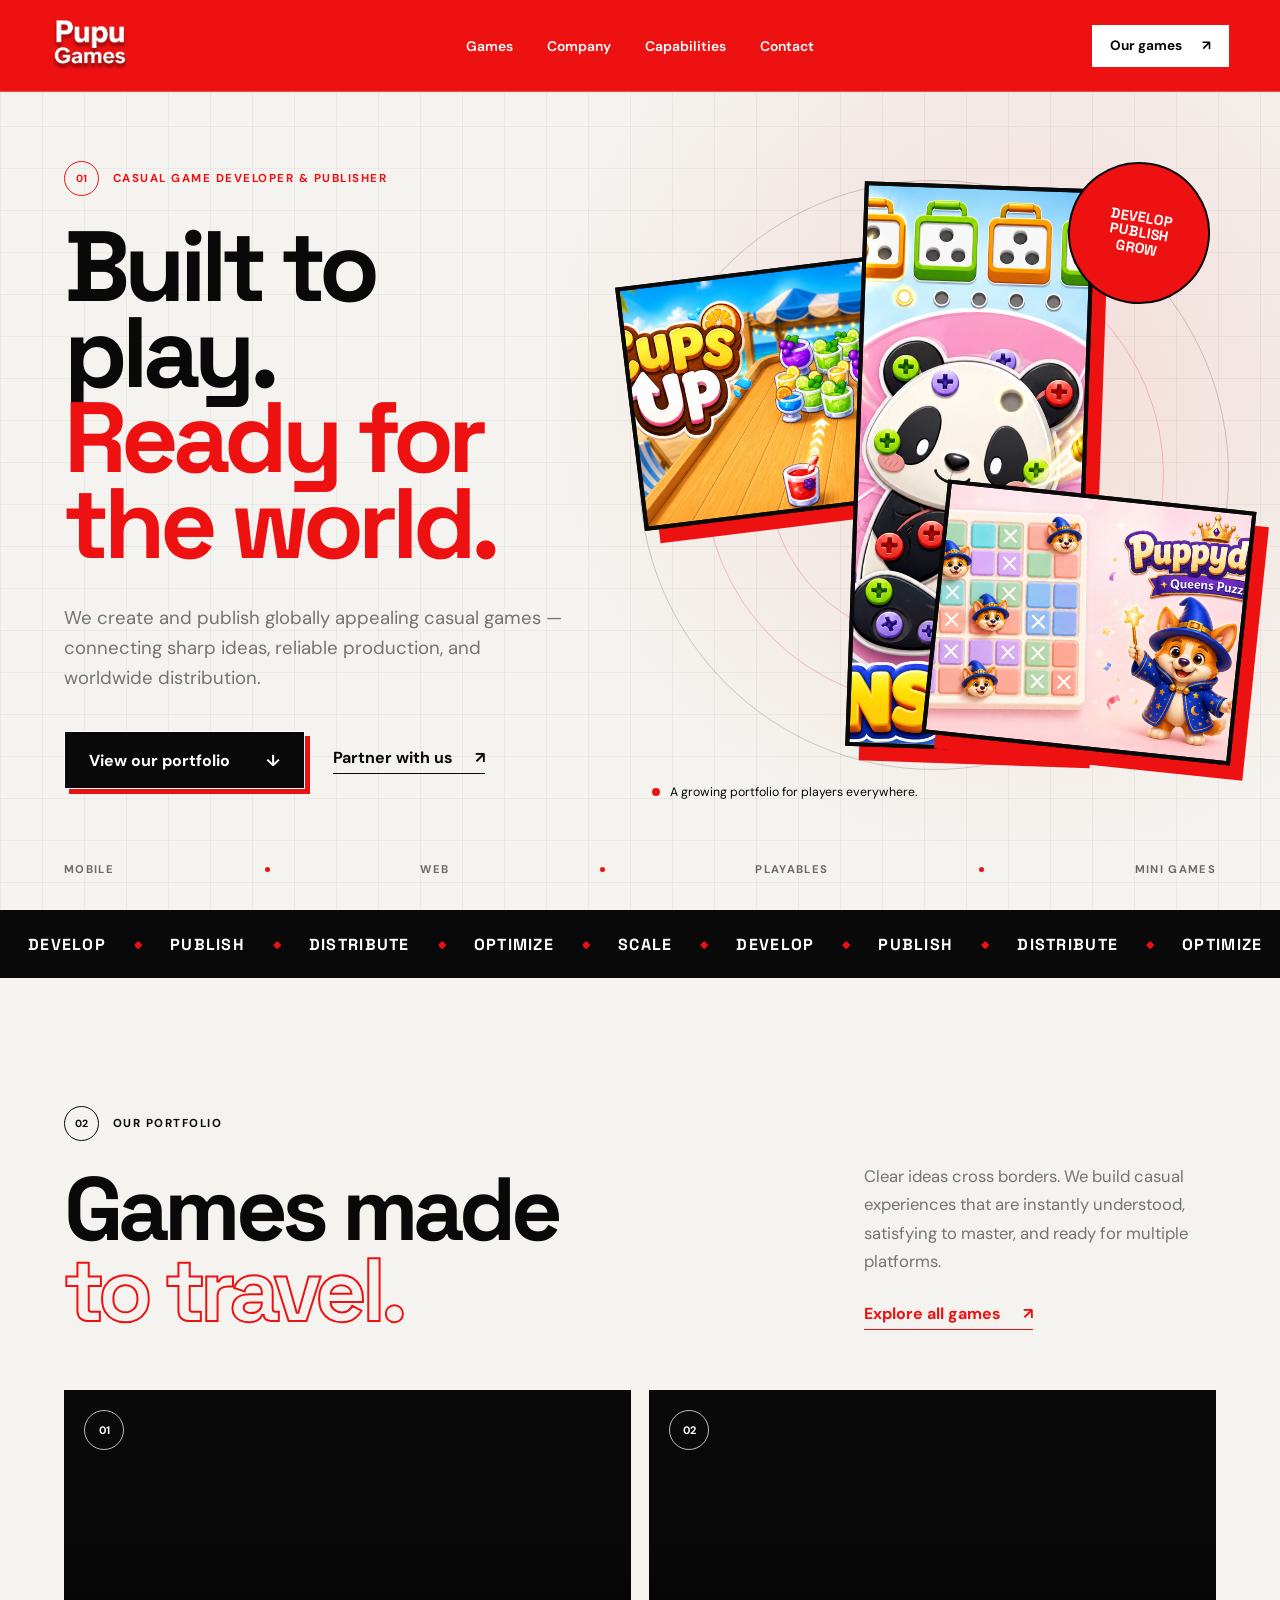
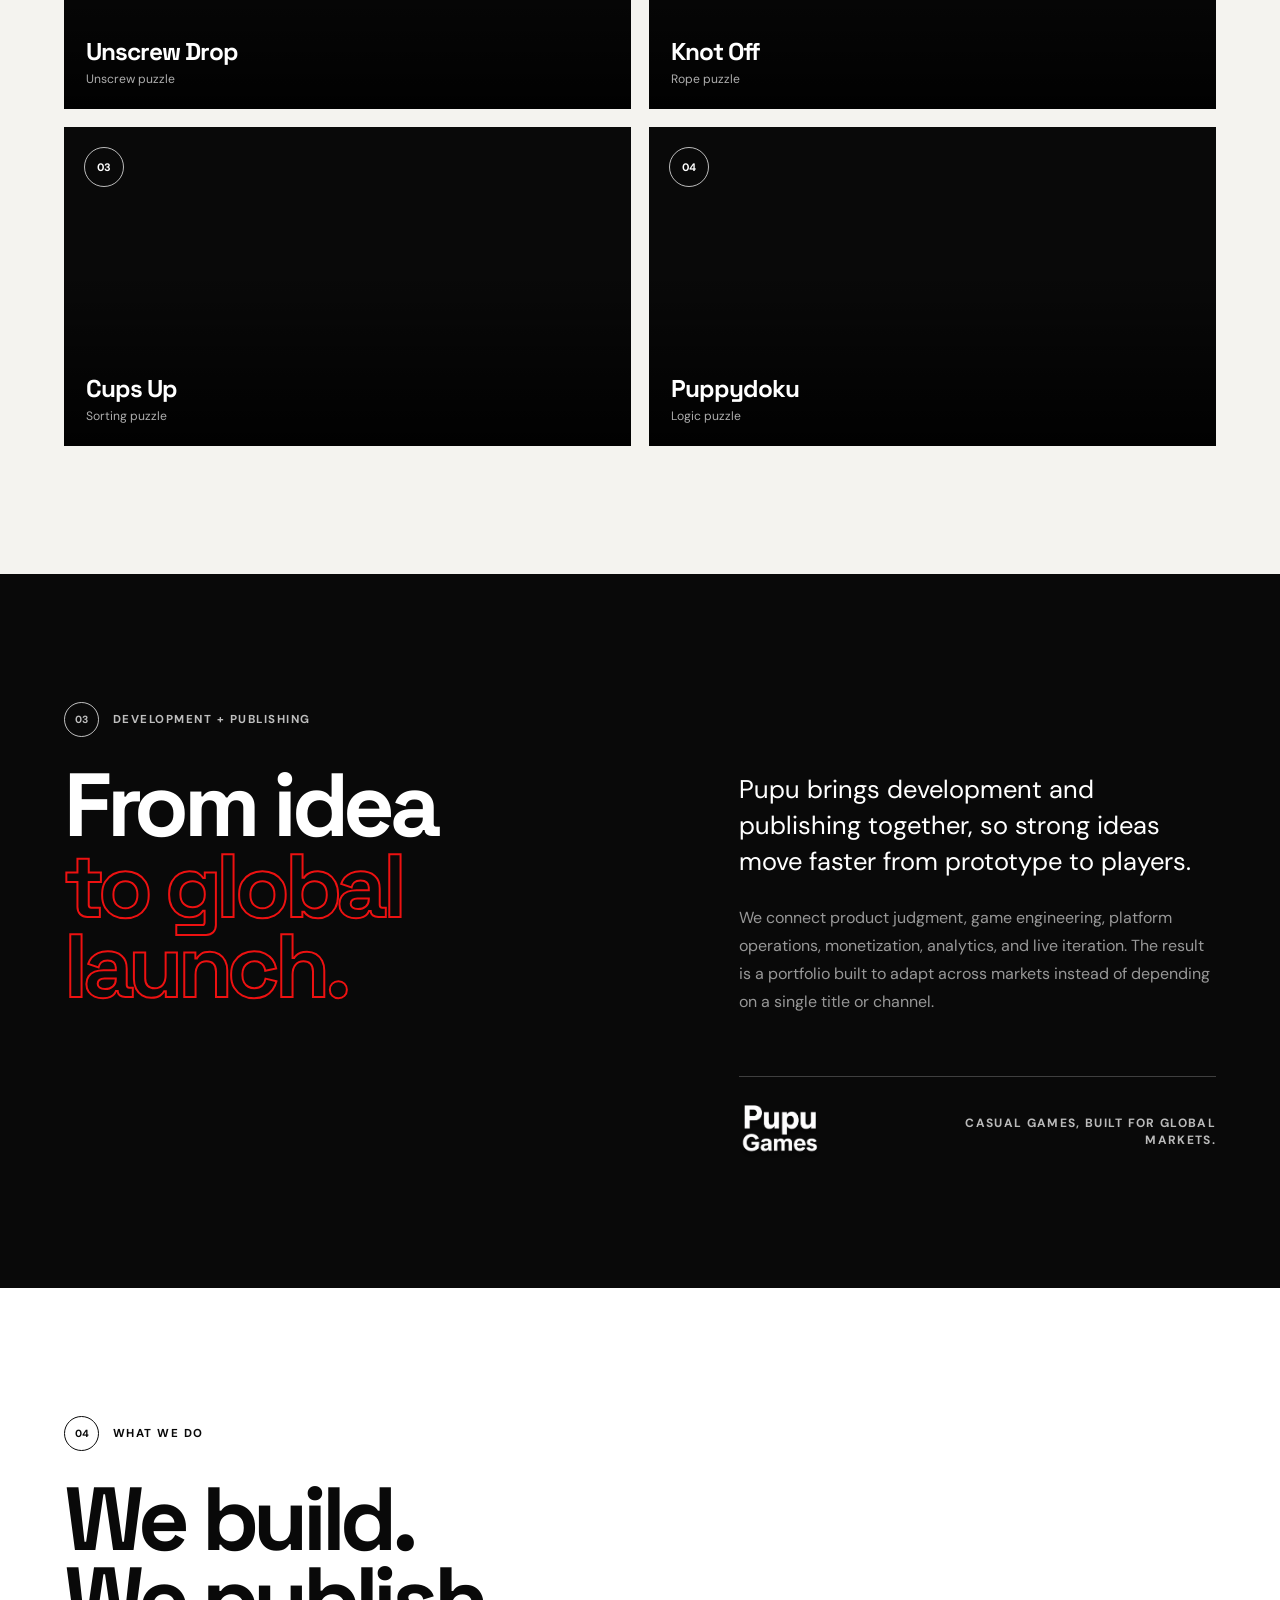
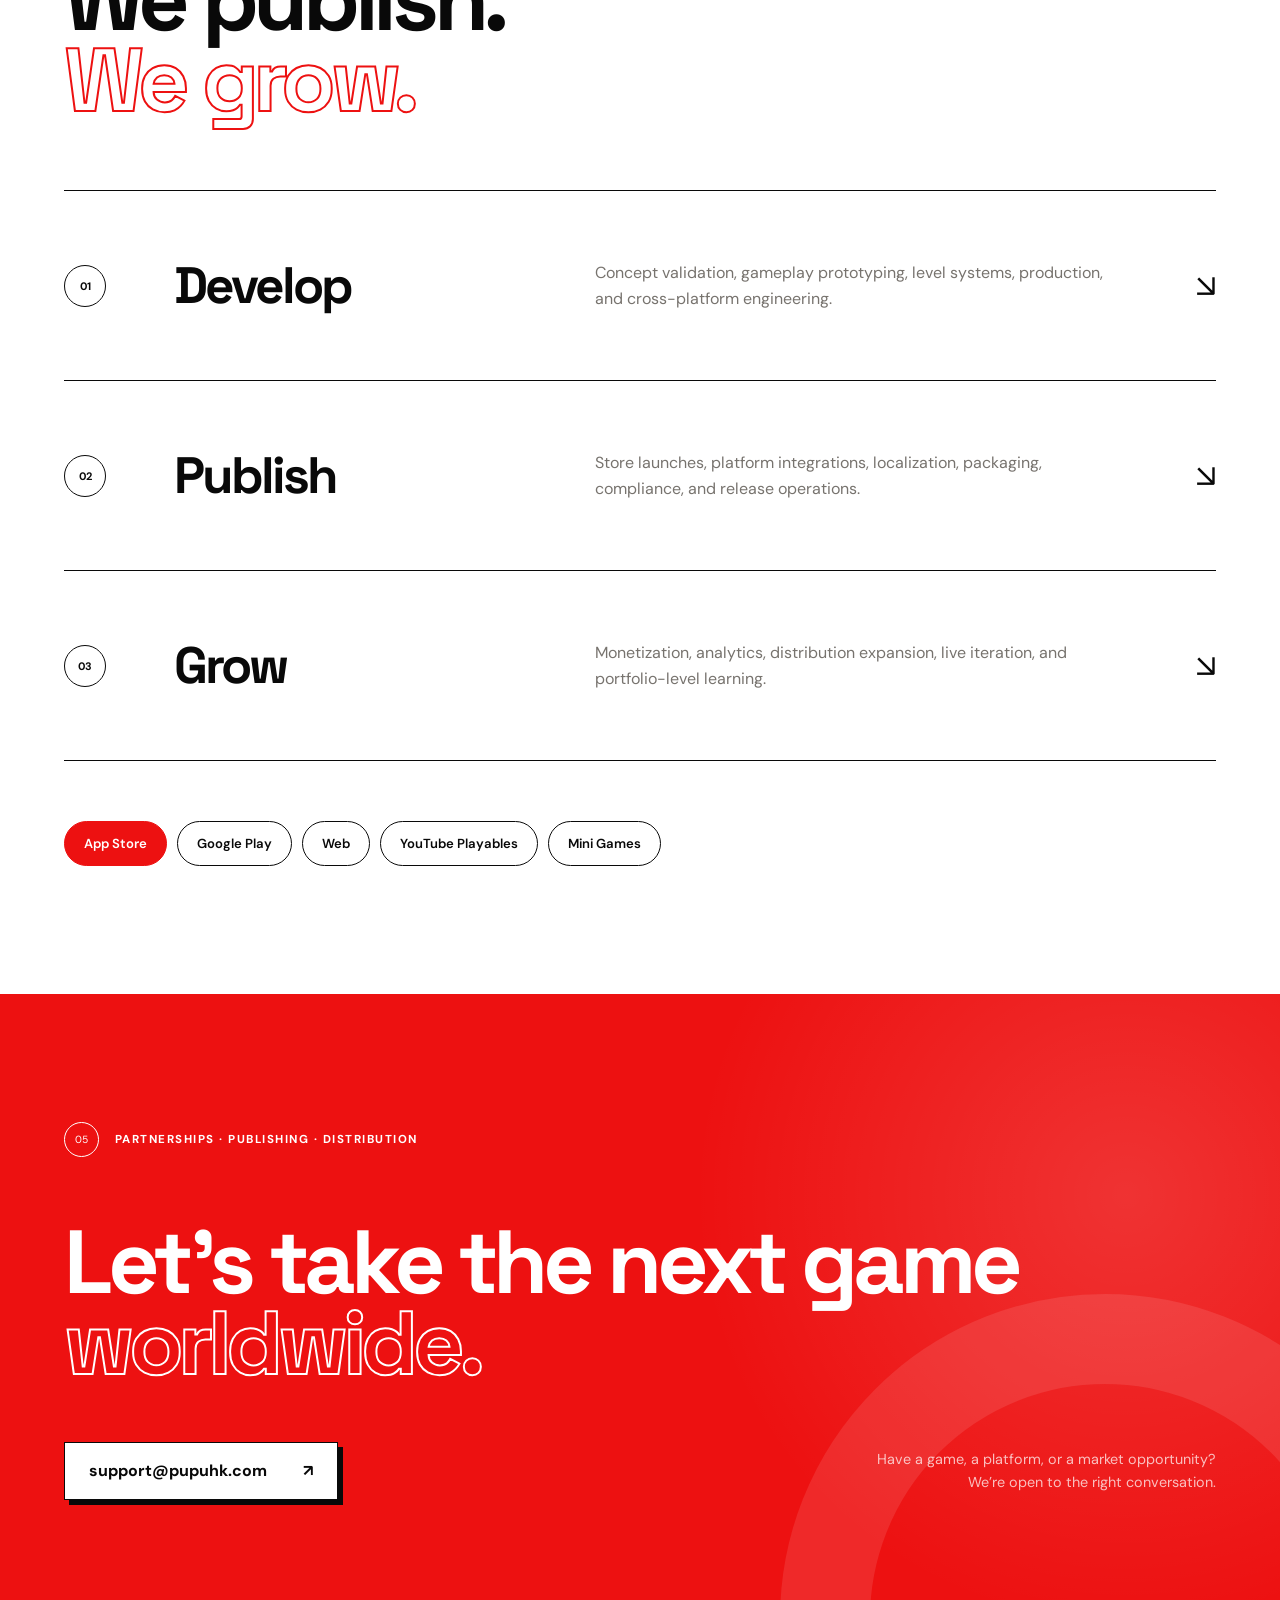
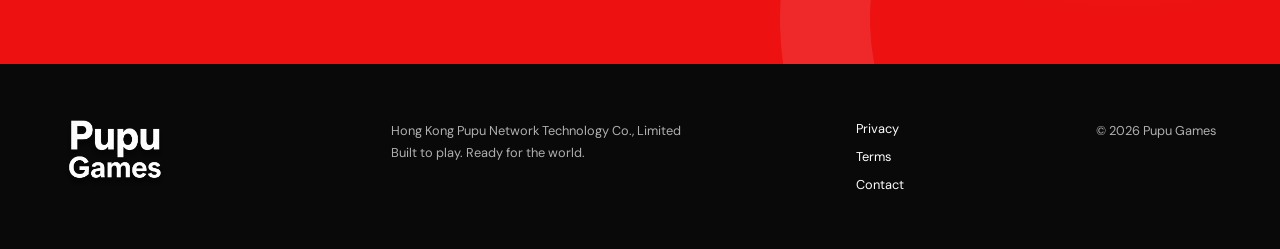
==== commit 08831be6: "修复移动端样式bug" ====
--- a/index.html
+++ b/index.html
@@ -159,7 +159,7 @@
 
     <main id="main">
         <section class="hero" id="top">
-            <div class="hero-copy reveal">
+            <div class="hero-copy">
                 <p class="hero-kicker"><span>01</span> Casual game developer &amp; publisher</p>
                 <h1>Built to play.<br><em>Ready for the world.</em></h1>
                 <p class="hero-intro">
@@ -171,7 +171,7 @@
                 </div>
             </div>
 
-            <div class="hero-visual reveal" aria-label="Selected Pupu Games titles">
+            <div class="hero-visual" aria-label="Selected Pupu Games titles">
                 <div class="hero-orbit" aria-hidden="true"></div>
                 <figure class="hero-game hero-game-main">
                     <img src="assets/games/unscrew-drop-portrait.jpg" alt="Unscrew Drop unscrew puzzle game" width="1500" height="2100" fetchpriority="high" decoding="async">
--- a/assets/site.css
+++ b/assets/site.css
@@ -331,14 +331,15 @@
 .game-grid {
     display: grid;
     grid-template-columns: repeat(12, 1fr);
-    grid-auto-rows: clamp(280px, 28vw, 430px);
+    grid-auto-rows: auto;
     gap: 18px;
 }
 
 .game-card {
     position: relative;
     overflow: hidden;
-    min-height: 300px;
+    min-height: 0;
+    aspect-ratio: 16 / 9;
     color: var(--white);
     background: var(--ink);
 }
@@ -485,7 +486,7 @@
     .menu-button i::before { transform: translateY(6px); }
     .menu-button[aria-expanded="true"] i { transform: rotate(45deg); }
     .menu-button[aria-expanded="true"] i::before { transform: rotate(-90deg); }
-    .site-nav { position: fixed; top: 64px; right: 0; bottom: 0; left: 0; display: none; padding: 50px 24px; flex-direction: column; align-items: flex-start; gap: 25px; color: var(--white); background: var(--red); font-family: var(--display); font-size: 2.5rem; letter-spacing: -.05em; }
+    .site-nav { position: fixed; z-index: 1; top: 64px; right: 0; bottom: auto; left: 0; display: none; width: 100%; height: calc(100vh - 64px); height: calc(100dvh - 64px); padding: 50px 24px; align-self: stretch; flex-direction: column; align-items: flex-start; gap: 25px; overflow-y: auto; overscroll-behavior: contain; color: var(--white); background: var(--red); font-family: var(--display); font-size: 2.5rem; letter-spacing: -.05em; }
     .site-nav.open { display: flex; }
     .hero { min-height: auto; padding: 120px 20px 105px; gap: 65px; }
     .hero::before { top: 72px; }
@@ -503,7 +504,7 @@
     .section-heading { grid-template-columns: 1fr; gap: 32px; }
     .section-heading h2, .company-heading h2, .capabilities-title h2, .contact-section h2 { font-size: clamp(3.3rem, 15vw, 5.5rem); }
     .game-grid { display: flex; flex-direction: column; }
-    .game-card { width: 100%; min-height: 420px; aspect-ratio: 5 / 7; }
+    .game-card { width: 100%; min-height: 0; aspect-ratio: 5 / 7; }
     .company-signature { align-items: flex-start; flex-direction: column; }
     .company-signature span { text-align: left; }
     .capability-row { grid-template-columns: 52px 1fr 30px; gap: 18px; }
